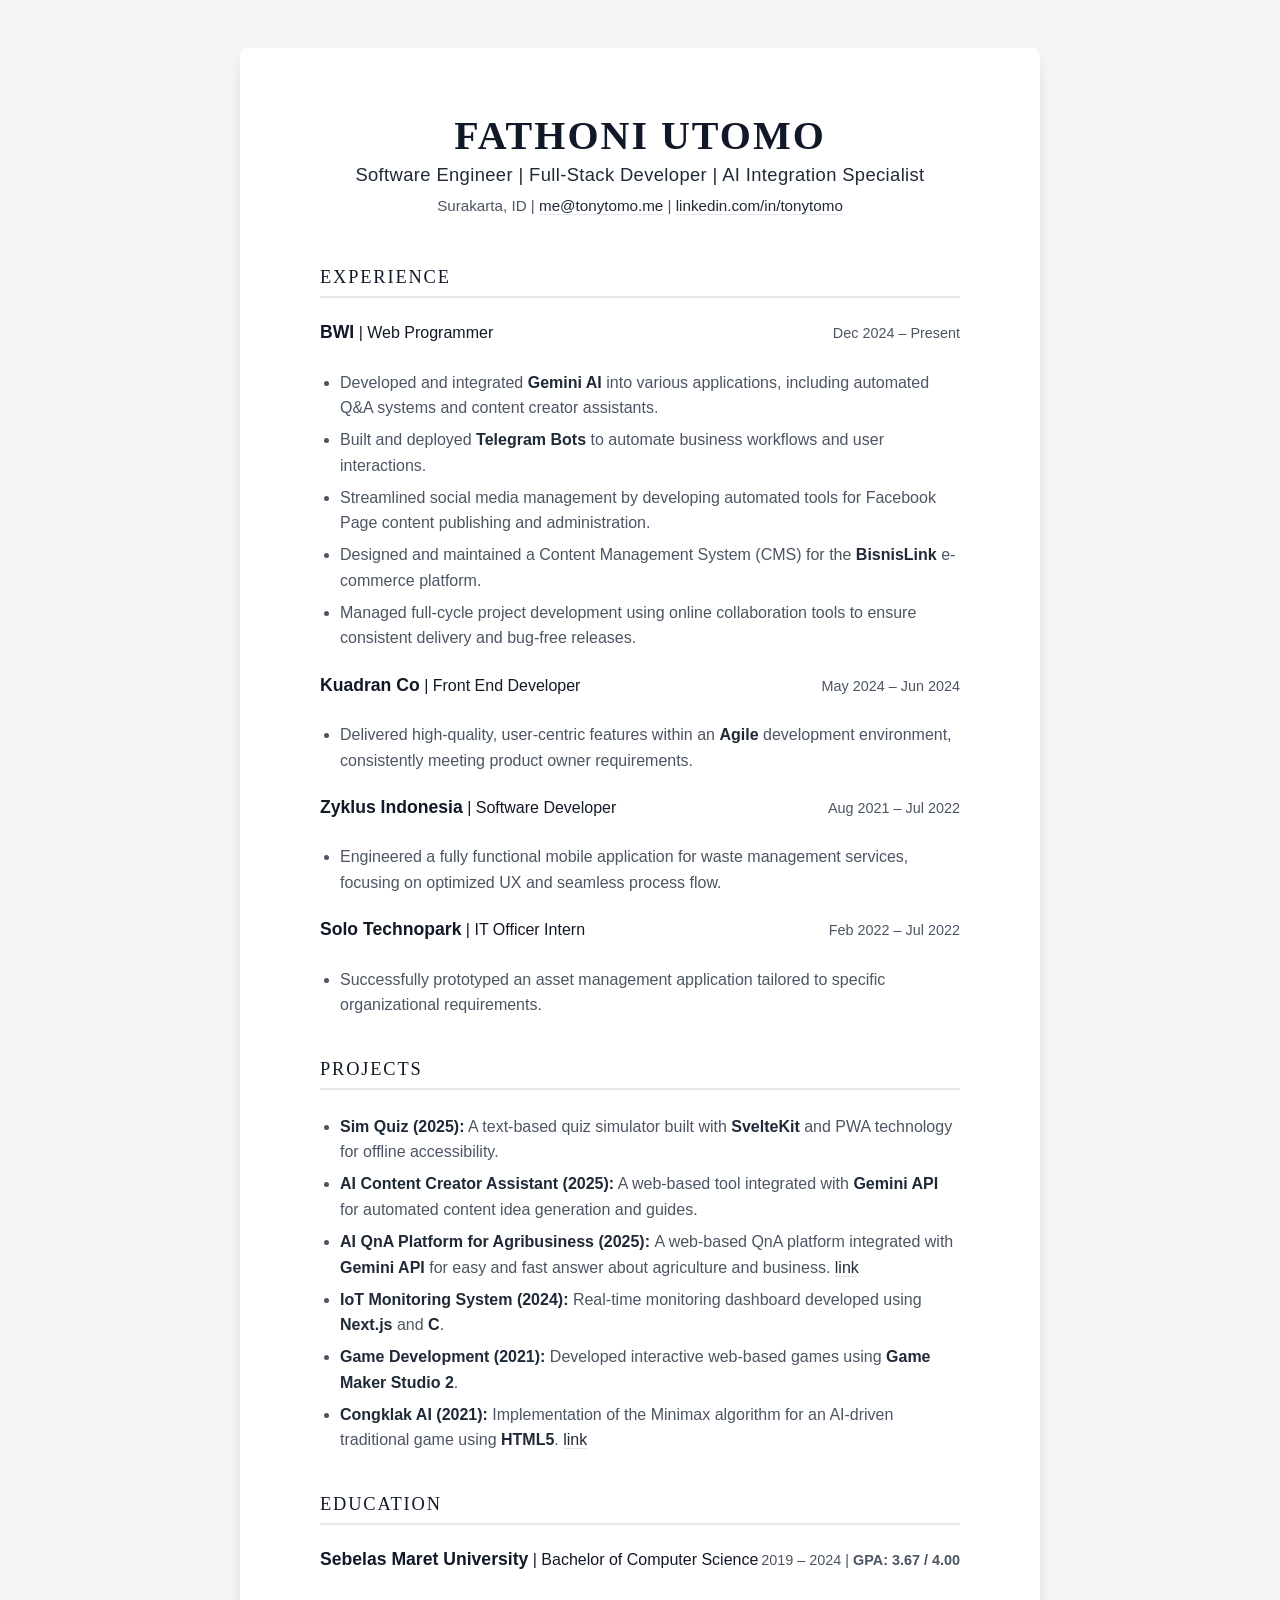
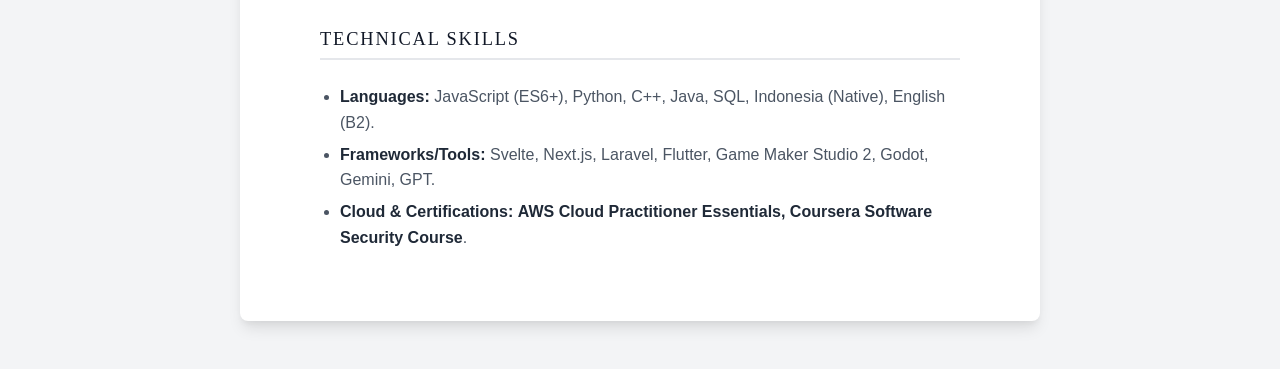
==== index.html @ fc9252cf "feat: create personal resume page with responsive layout and print support" ====
<!doctype html>
<html lang="en">
  <head>
    <meta charset="UTF-8" />
    <meta name="viewport" content="width=device-width, initial-scale=1.0" />
    <title>Tony Tomo</title>

    <link
      href="https://api.fontshare.com/v2/css?f[]=satoshi@400&f[]=bevellier@500&display=swap"
      rel="stylesheet"
    />
    <link rel="stylesheet" href="style.css" />
  </head>
  <body>
    <main>
      <header>
        <h1>FATHONI UTOMO</h1>
        <h2>Software Engineer | Full-Stack Developer | AI Integration Specialist</h2>
        <p>
          Surakarta, ID | <a href="mailto:me@tonytomo.me">me@tonytomo.me</a> |
          <a href="https://linkedin.com/in/tonytomo"
            >linkedin.com/in/tonytomo</a
          >
        </p>
      </header>

      <section>
        <h2>EXPERIENCE</h2>

        <article>
          <header>
            <h3><strong>BWI</strong> | Web Programmer</h3>
            <p><em>Dec 2024 – Present</em></p>
          </header>
          <ul>
            <li>
              Developed and integrated <strong>Gemini AI</strong> into various
              applications, including automated Q&amp;A systems and content
              creator assistants.
            </li>
            <li>
              Built and deployed <strong>Telegram Bots</strong> to automate
              business workflows and user interactions.
            </li>
            <li>
              Streamlined social media management by developing automated tools
              for Facebook Page content publishing and administration.
            </li>
            <li>
              Designed and maintained a Content Management System (CMS) for the
              <strong>BisnisLink</strong> e-commerce platform.
            </li>
            <li>
              Managed full-cycle project development using online collaboration
              tools to ensure consistent delivery and bug-free releases.
            </li>
          </ul>
        </article>

        <article>
          <header>
            <h3><strong>Kuadran Co</strong> | Front End Developer</h3>
            <p><em>May 2024 – Jun 2024</em></p>
          </header>
          <ul>
            <li>
              Delivered high-quality, user-centric features within an
              <strong>Agile</strong> development environment, consistently
              meeting product owner requirements.
            </li>
          </ul>
        </article>

        <article>
          <header>
            <h3><strong>Zyklus Indonesia</strong> | Software Developer</h3>
            <p><em>Aug 2021 – Jul 2022</em></p>
          </header>
          <ul>
            <li>
              Engineered a fully functional mobile application for waste
              management services, focusing on optimized UX and seamless process
              flow.
            </li>
          </ul>
        </article>

        <article>
          <header>
            <h3><strong>Solo Technopark</strong> | IT Officer Intern</h3>
            <p><em>Feb 2022 – Jul 2022</em></p>
          </header>
          <ul>
            <li>
              Successfully prototyped an asset management application tailored
              to specific organizational requirements.
            </li>
          </ul>
        </article>
      </section>

      <section>
        <h2>PROJECTS</h2>
        <ul>
          <li>
            <strong>Sim Quiz (2025):</strong> A text-based quiz simulator built
            with <strong>SvelteKit</strong> and PWA technology for offline
            accessibility.
          </li>
          <li>
            <strong>AI Content Creator Assistant (2025):</strong> A web-based
            tool integrated with <strong>Gemini API</strong> for automated
            content idea generation and guides.
          </li>
          <li>
            <strong>AI QnA Platform for Agribusiness (2025): </strong>A
            web-based QnA platform integrated with
            <strong>Gemini API</strong> for easy and fast answer about
            agriculture and business.
            <a href="https://tanya.tanilink.com">link</a>
          </li>
          <li>
            <strong>IoT Monitoring System (2024):</strong> Real-time monitoring
            dashboard developed using <strong>Next.js</strong> and
            <strong>C</strong>.
          </li>
          <li>
            <strong>Game Development (2021):</strong> Developed interactive
            web-based games using <strong>Game Maker Studio 2</strong>.
          </li>
          <li>
            <strong>Congklak AI (2021):</strong> Implementation of the Minimax
            algorithm for an AI-driven traditional game using
            <strong>HTML5</strong>.
            <a href="https://github.tonytomo.me/mancala/">link</a>
          </li>
        </ul>
      </section>

      <section>
        <h2>EDUCATION</h2>
        <article>
          <header>
            <h3>
              <strong>Sebelas Maret University</strong> | Bachelor of Computer
              Science
            </h3>
            <p><em>2019 – 2024</em> | <strong>GPA: 3.67 / 4.00</strong></p>
          </header>
        </article>
      </section>

      <section>
        <h2>TECHNICAL SKILLS</h2>
        <ul>
          <li>
            <strong>Languages:</strong> JavaScript (ES6+), Python, C++, Java,
            SQL, Indonesia (Native), English (B2).
          </li>
          <li>
            <strong>Frameworks/Tools:</strong> Svelte, Next.js, Laravel,
            Flutter, Game Maker Studio 2, Godot, Gemini, GPT.
          </li>
          <li>
            <strong>Cloud &amp; Certifications:</strong>
            <strong
              >AWS Cloud Practitioner Essentials, Coursera Software Security
              Course</strong
            >.
          </li>
        </ul>
      </section>
    </main>
  </body>
</html>
---- style.css ----
* {
  margin: 0;
  padding: 0;
  box-sizing: border-box;
}

:root {
  --text-primary: #1f2937;
  --text-secondary: #4b5563;
  --bg-color: #f3f4f6;
  --white: #ffffff;
  --accent: #111827;
  --border-color: #e5e7eb;
}

@media (prefers-color-scheme: dark) {
  :root {
    --text-primary: #f3f4f6;
    --text-secondary: #9ca3af;
    --bg-color: #111827;
    --white: #1f2937;
    --accent: #f9fafb;
    --border-color: #374151;
  }
}

body {
  background-color: var(--bg-color);
  color: var(--text-primary);
  font-family: "Satoshi", sans-serif;
  line-height: 1.6;
  -webkit-font-smoothing: antialiased;
  transition: background-color 0.3s ease, color 0.3s ease;
}

main {
  background-color: var(--white);
  max-width: 50rem;
  margin: 3rem auto;
  padding: 4rem 5rem;
  box-shadow: 0 10px 15px -3px rgba(0, 0, 0, 0.1), 0 4px 6px -2px rgba(0, 0, 0, 0.05);
  border-radius: 8px;
  transition: background-color 0.3s ease, box-shadow 0.3s ease;
}

@media (max-width: 768px) {
  main {
    margin: 0;
    padding: 2rem 1.5rem;
    border-radius: 0;
    box-shadow: none;
  }
}

h1, h2, h3, h4, h5, h6 {
  font-family: "Bevellier", serif;
  font-weight: 500;
  line-height: 1.2;
  color: var(--accent);
}

main > header {
  text-align: center;
  margin-bottom: 3rem;
}

main > header h1 {
  font-size: 2.5rem;
  letter-spacing: 0.05em;
  margin-bottom: 0.25rem;
  font-weight: 700;
}

main > header h2 {
  font-family: "Satoshi", sans-serif;
  font-size: 1.15rem;
  font-weight: 500;
  color: var(--text-primary);
  margin-bottom: 0.5rem;
  letter-spacing: 0.02em;
}

main > header p {
  color: var(--text-secondary);
  font-size: 0.95rem;
}

a {
  color: var(--text-primary);
  text-decoration: none;
  border-bottom: 1px solid var(--border-color);
  transition: border-color 0.2s ease;
}

a:hover {
  border-bottom: 1px solid var(--text-primary);
}

section {
  margin-bottom: 2.5rem;
}

section:last-child {
  margin-bottom: 0;
}

section h2 {
  font-size: 1.15rem;
  text-transform: uppercase;
  letter-spacing: 0.1em;
  margin-bottom: 1.5rem;
  padding-bottom: 0.5rem;
  border-bottom: 2px solid var(--border-color);
  color: var(--accent);
}

article {
  margin-bottom: 1.5rem;
}

article:last-child {
  margin-bottom: 0;
}

article header {
  display: flex;
  justify-content: space-between;
  align-items: baseline;
  margin-bottom: 0.5rem;
  flex-wrap: wrap;
  row-gap: 0.25rem;
}

article h3 {
  font-family: "Satoshi", sans-serif;
  font-size: 1rem;
  font-weight: 400;
}

article h3 strong {
  font-weight: 700;
  font-size: 1.1rem;
  color: var(--accent);
}

article header p {
  color: var(--text-secondary);
  font-size: 0.9rem;
}

article header p em {
  font-style: normal;
}

ul {
  padding-left: 1.25rem;
  color: var(--text-secondary);
}

ul li {
  margin-bottom: 0.4rem;
}

ul li strong {
  color: var(--text-primary);
  font-weight: 600;
}

p {
  margin-bottom: 1rem;
}

/* Print Styles - For "Save as PDF" */
@media print {
  :root {
    --text-primary: #000000;
    --text-secondary: #333333;
    --bg-color: #ffffff;
    --white: #ffffff;
    --accent: #000000;
    --border-color: #cccccc;
  }

  body {
    background-color: var(--white);
    font-size: 9.5pt;
    line-height: 1.35;
  }
  
  main {
    margin: 0;
    padding: 0;
    box-shadow: none;
    max-width: 100%;
  }

  main > header {
    margin-bottom: 1rem;
  }

  main > header h1 {
    font-size: 1.8rem;
    margin-bottom: 0;
  }

  main > header h2 {
    font-size: 1.05rem;
    margin-bottom: 0.15rem;
  }

  section {
    margin-bottom: 0.75rem;
  }

  section h2 {
    font-size: 1rem;
    margin-bottom: 0.4rem;
    padding-bottom: 0.1rem;
    border-bottom-width: 1px;
  }

  article {
    page-break-inside: avoid;
    break-inside: avoid;
    margin-bottom: 0.5rem;
  }

  article header {
    margin-bottom: 0.15rem;
  }

  article h3 {
    font-size: 0.95pt; /* Wait, using pt here is confusing if it was rem outside */
    /* Let's keep it to rem matching body font size */
  }

  article h3 {
    font-size: 1rem;
  }

  article h3 strong {
    font-size: 1.05rem;
  }

  article header p {
    font-size: 0.85rem;
  }

  ul {
    padding-left: 1.25rem;
  }

  ul li {
    margin-bottom: 0.15rem;
  }

  p {
    margin-bottom: 0.2rem;
  }

  a {
    border-bottom: none;
    text-decoration: none;
    color: var(--text-primary);
  }

  section ul li a {
    display: none;
  }
}
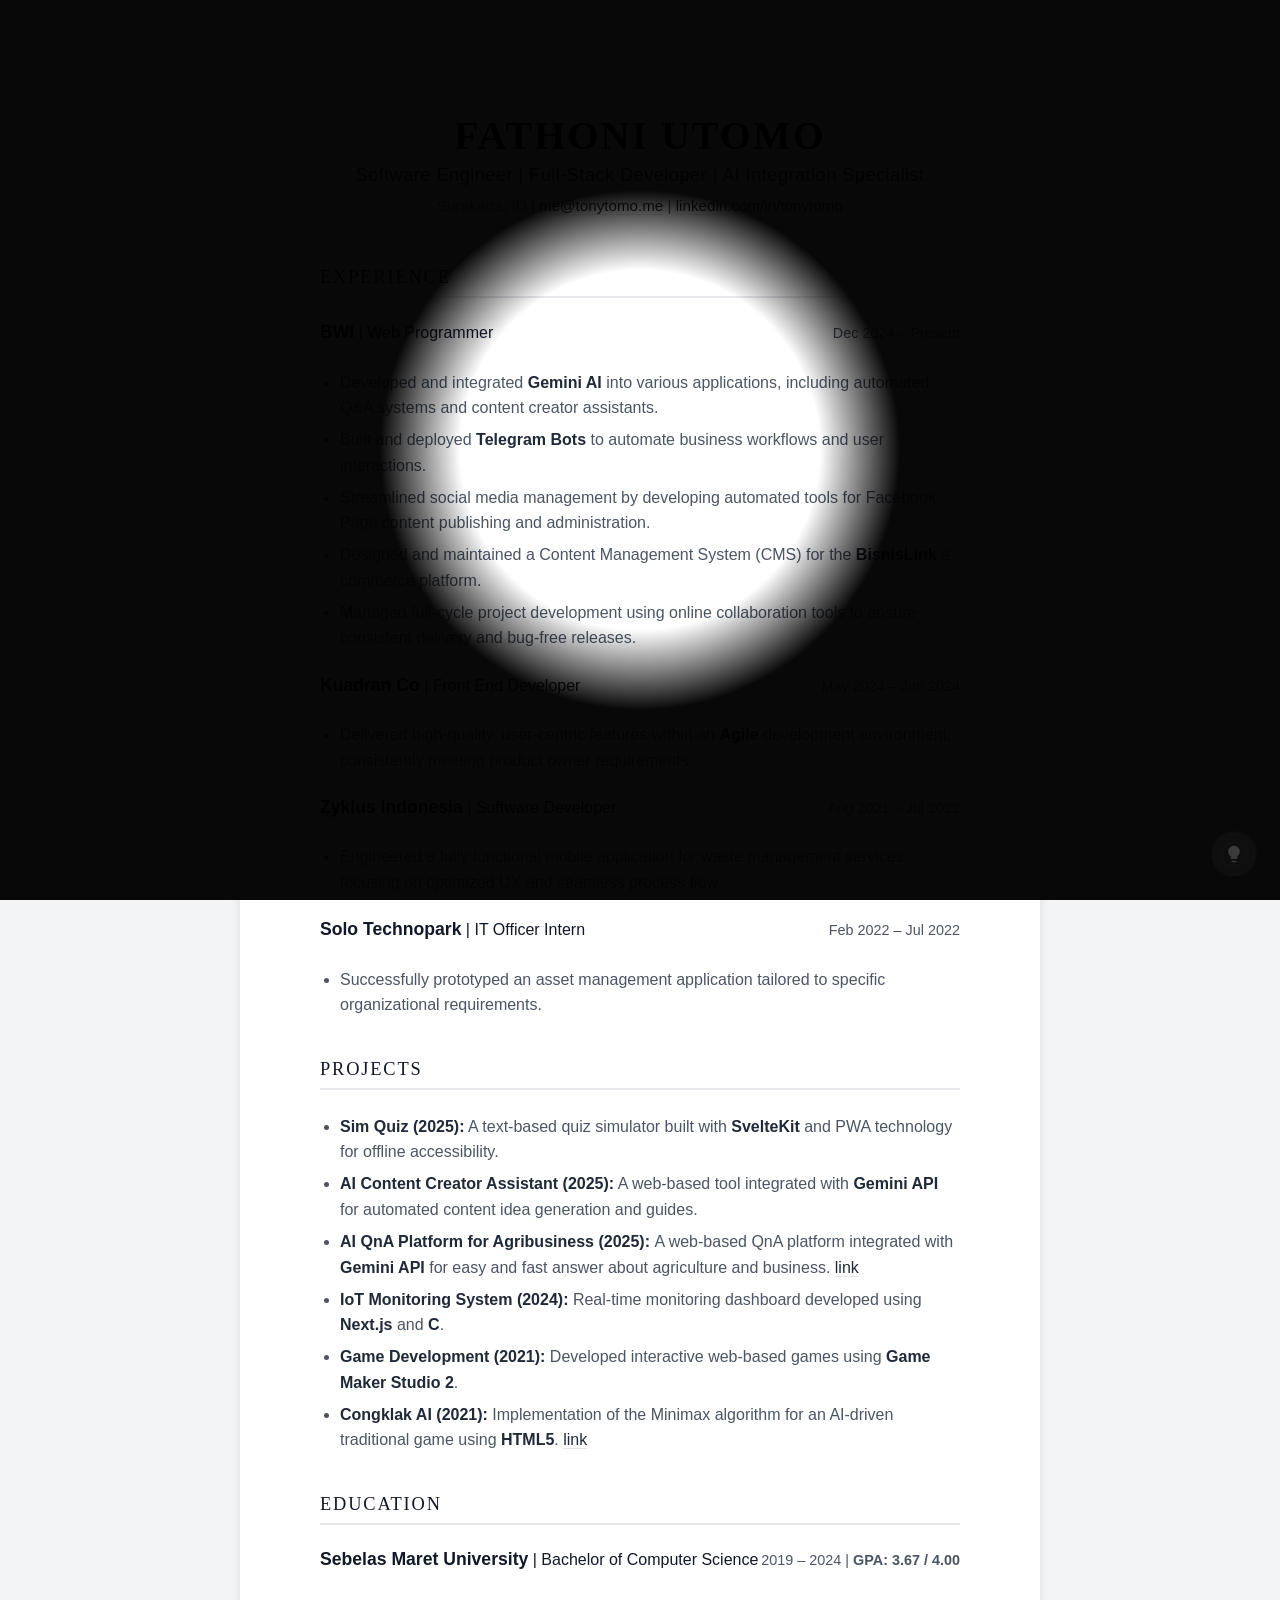
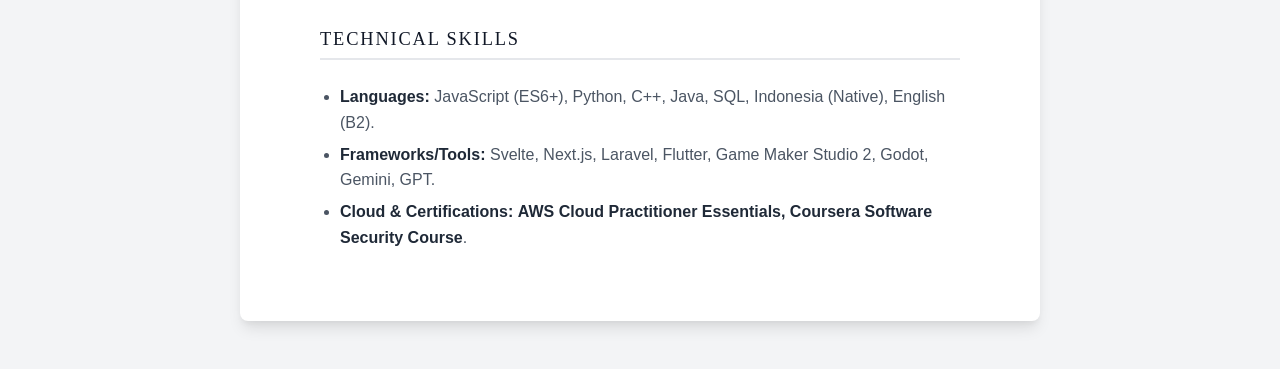
==== commit d6e56471: "feat: add interactive flashlight overlay with toggle control and mouse tracking" ====
--- a/index.html
+++ b/index.html
@@ -171,5 +171,26 @@
         </ul>
       </section>
     </main>
+
+    <!-- Flashlight Overlay -->
+    <div id="flashlight-overlay"></div>
+
+    <!-- Hint Text (fades away after a few seconds) -->
+    <div id="flashlight-hint">Move your mouse to explore</div>
+
+    <!-- Light Switch Toggle -->
+    <button
+      id="light-switch"
+      type="button"
+      aria-label="Toggle lights"
+      aria-pressed="false"
+      title="Turn on lights"
+    >
+      <svg xmlns="http://www.w3.org/2000/svg" viewBox="0 0 24 24">
+        <path d="M12 2C8.13 2 5 5.13 5 9c0 2.38 1.19 4.47 3 5.74V17c0 .55.45 1 1 1h6c.55 0 1-.45 1-1v-2.26c1.81-1.27 3-3.36 3-5.74 0-3.87-3.13-7-7-7zM9 21c0 .55.45 1 1 1h4c.55 0 1-.45 1-1v-1H9v1z"/>
+      </svg>
+    </button>
+
+    <script src="script.js"></script>
   </body>
 </html>
--- a/style.css
+++ b/style.css
@@ -30,7 +30,9 @@
   font-family: "Satoshi", sans-serif;
   line-height: 1.6;
   -webkit-font-smoothing: antialiased;
-  transition: background-color 0.3s ease, color 0.3s ease;
+  transition:
+    background-color 0.3s ease,
+    color 0.3s ease;
 }
 
 main {
@@ -38,9 +40,13 @@
   max-width: 50rem;
   margin: 3rem auto;
   padding: 4rem 5rem;
-  box-shadow: 0 10px 15px -3px rgba(0, 0, 0, 0.1), 0 4px 6px -2px rgba(0, 0, 0, 0.05);
+  box-shadow:
+    0 10px 15px -3px rgba(0, 0, 0, 0.1),
+    0 4px 6px -2px rgba(0, 0, 0, 0.05);
   border-radius: 8px;
-  transition: background-color 0.3s ease, box-shadow 0.3s ease;
+  transition:
+    background-color 0.3s ease,
+    box-shadow 0.3s ease;
 }
 
 @media (max-width: 768px) {
@@ -52,7 +58,12 @@
   }
 }
 
-h1, h2, h3, h4, h5, h6 {
+h1,
+h2,
+h3,
+h4,
+h5,
+h6 {
   font-family: "Bevellier", serif;
   font-weight: 500;
   line-height: 1.2;
@@ -170,8 +181,120 @@
   margin-bottom: 1rem;
 }
 
+/* ─── Flashlight Overlay ─── */
+#flashlight-overlay {
+  position: fixed;
+  inset: 0;
+  z-index: 9998;
+  pointer-events: none;
+  background: radial-gradient(
+    circle at var(--mx) var(--my),
+    transparent var(--fr, 180px),
+    rgba(0, 0, 0, 0.97) var(--ff, 260px)
+  );
+  transition: opacity 0.6s cubic-bezier(0.4, 0, 0.2, 1);
+  will-change: background;
+}
+
+#flashlight-overlay.lights-on {
+  opacity: 0;
+  transition: opacity 0.8s cubic-bezier(0.4, 0, 0.2, 1);
+}
+
+/* ─── Light Switch Button ─── */
+#light-switch {
+  position: fixed;
+  bottom: 1.5rem;
+  right: 1.5rem;
+  z-index: 9999;
+  width: 44px;
+  height: 44px;
+  border: none;
+  border-radius: 50%;
+  background: rgba(255, 255, 255, 0.08);
+  backdrop-filter: blur(8px);
+  -webkit-backdrop-filter: blur(8px);
+  color: #888;
+  font-size: 1.3rem;
+  cursor: pointer;
+  display: flex;
+  align-items: center;
+  justify-content: center;
+  transition: all 0.35s ease;
+  opacity: 0.4;
+  box-shadow: 0 0 0 1px rgba(255, 255, 255, 0.06);
+}
+
+#light-switch:hover {
+  opacity: 1;
+  background: rgba(255, 255, 255, 0.14);
+  transform: scale(1.1);
+  box-shadow:
+    0 0 20px rgba(255, 215, 0, 0.15),
+    0 0 0 1px rgba(255, 255, 255, 0.1);
+}
+
+#light-switch.active {
+  opacity: 0.7;
+  background: rgba(255, 215, 0, 0.12);
+  color: #ffd700;
+  box-shadow:
+    0 0 16px rgba(255, 215, 0, 0.2),
+    0 0 0 1px rgba(255, 215, 0, 0.15);
+}
+
+#light-switch.active:hover {
+  opacity: 1;
+}
+
+/* SVG icon inside the button */
+#light-switch svg {
+  width: 20px;
+  height: 20px;
+  fill: currentColor;
+  transition: fill 0.3s ease;
+}
+
+/* ─── Hint Text ─── */
+#flashlight-hint {
+  position: fixed;
+  bottom: 10%;
+  left: 50%;
+  transform: translate(-50%, 50%);
+  z-index: 9999;
+  color: rgba(255, 255, 255, 0.35);
+  font-family: "Satoshi", sans-serif;
+  font-size: 0.85rem;
+  letter-spacing: 0.15em;
+  text-transform: uppercase;
+  pointer-events: none;
+  animation: hintFade 4s ease-out forwards;
+}
+
+@keyframes hintFade {
+  0% {
+    opacity: 0;
+  }
+  15% {
+    opacity: 1;
+  }
+  70% {
+    opacity: 1;
+  }
+  100% {
+    opacity: 0;
+    display: none;
+  }
+}
+
 /* Print Styles - For "Save as PDF" */
 @media print {
+  #flashlight-overlay,
+  #light-switch,
+  #flashlight-hint {
+    display: none !important;
+  }
+
   :root {
     --text-primary: #000000;
     --text-secondary: #333333;
@@ -186,7 +309,7 @@
     font-size: 9.5pt;
     line-height: 1.35;
   }
-  
+
   main {
     margin: 0;
     padding: 0;
@@ -268,4 +391,3 @@
     display: none;
   }
 }
-
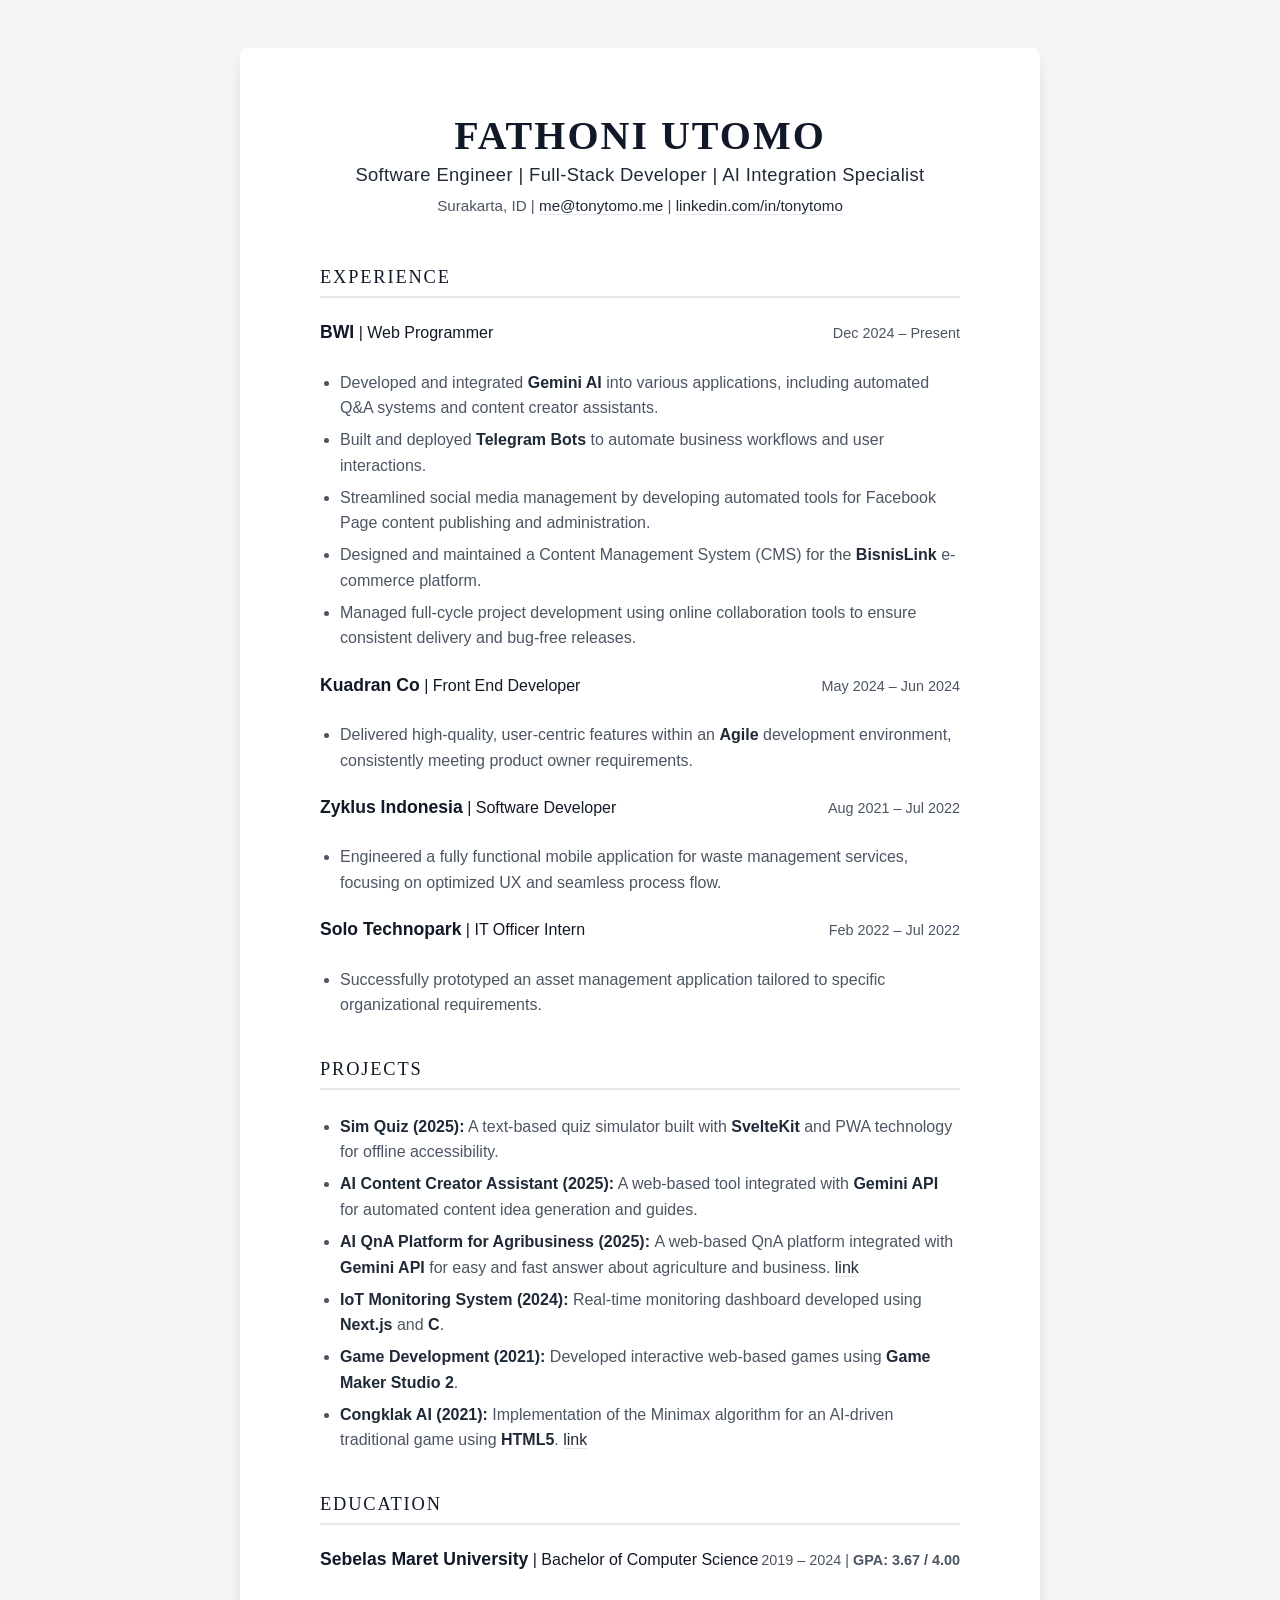
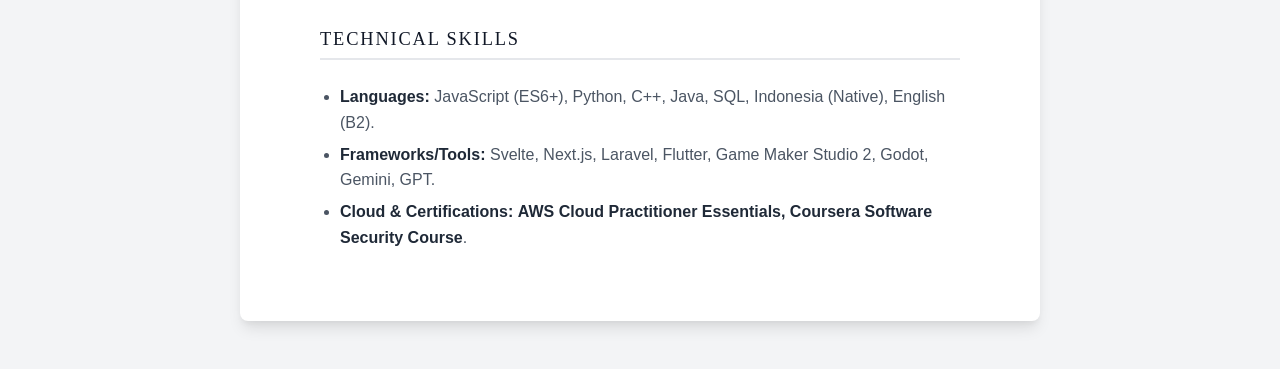
==== commit ad30a560: "Revert "feat: add interactive flashlight overlay with toggle control and mouse tracking" This revert" ====
--- a/index.html
+++ b/index.html
@@ -171,26 +171,5 @@
         </ul>
       </section>
     </main>
-
-    <!-- Flashlight Overlay -->
-    <div id="flashlight-overlay"></div>
-
-    <!-- Hint Text (fades away after a few seconds) -->
-    <div id="flashlight-hint">Move your mouse to explore</div>
-
-    <!-- Light Switch Toggle -->
-    <button
-      id="light-switch"
-      type="button"
-      aria-label="Toggle lights"
-      aria-pressed="false"
-      title="Turn on lights"
-    >
-      <svg xmlns="http://www.w3.org/2000/svg" viewBox="0 0 24 24">
-        <path d="M12 2C8.13 2 5 5.13 5 9c0 2.38 1.19 4.47 3 5.74V17c0 .55.45 1 1 1h6c.55 0 1-.45 1-1v-2.26c1.81-1.27 3-3.36 3-5.74 0-3.87-3.13-7-7-7zM9 21c0 .55.45 1 1 1h4c.55 0 1-.45 1-1v-1H9v1z"/>
-      </svg>
-    </button>
-
-    <script src="script.js"></script>
   </body>
 </html>
--- a/style.css
+++ b/style.css
@@ -30,9 +30,7 @@
   font-family: "Satoshi", sans-serif;
   line-height: 1.6;
   -webkit-font-smoothing: antialiased;
-  transition:
-    background-color 0.3s ease,
-    color 0.3s ease;
+  transition: background-color 0.3s ease, color 0.3s ease;
 }
 
 main {
@@ -40,13 +38,9 @@
   max-width: 50rem;
   margin: 3rem auto;
   padding: 4rem 5rem;
-  box-shadow:
-    0 10px 15px -3px rgba(0, 0, 0, 0.1),
-    0 4px 6px -2px rgba(0, 0, 0, 0.05);
+  box-shadow: 0 10px 15px -3px rgba(0, 0, 0, 0.1), 0 4px 6px -2px rgba(0, 0, 0, 0.05);
   border-radius: 8px;
-  transition:
-    background-color 0.3s ease,
-    box-shadow 0.3s ease;
+  transition: background-color 0.3s ease, box-shadow 0.3s ease;
 }
 
 @media (max-width: 768px) {
@@ -58,12 +52,7 @@
   }
 }
 
-h1,
-h2,
-h3,
-h4,
-h5,
-h6 {
+h1, h2, h3, h4, h5, h6 {
   font-family: "Bevellier", serif;
   font-weight: 500;
   line-height: 1.2;
@@ -181,120 +170,8 @@
   margin-bottom: 1rem;
 }
 
-/* ─── Flashlight Overlay ─── */
-#flashlight-overlay {
-  position: fixed;
-  inset: 0;
-  z-index: 9998;
-  pointer-events: none;
-  background: radial-gradient(
-    circle at var(--mx) var(--my),
-    transparent var(--fr, 180px),
-    rgba(0, 0, 0, 0.97) var(--ff, 260px)
-  );
-  transition: opacity 0.6s cubic-bezier(0.4, 0, 0.2, 1);
-  will-change: background;
-}
-
-#flashlight-overlay.lights-on {
-  opacity: 0;
-  transition: opacity 0.8s cubic-bezier(0.4, 0, 0.2, 1);
-}
-
-/* ─── Light Switch Button ─── */
-#light-switch {
-  position: fixed;
-  bottom: 1.5rem;
-  right: 1.5rem;
-  z-index: 9999;
-  width: 44px;
-  height: 44px;
-  border: none;
-  border-radius: 50%;
-  background: rgba(255, 255, 255, 0.08);
-  backdrop-filter: blur(8px);
-  -webkit-backdrop-filter: blur(8px);
-  color: #888;
-  font-size: 1.3rem;
-  cursor: pointer;
-  display: flex;
-  align-items: center;
-  justify-content: center;
-  transition: all 0.35s ease;
-  opacity: 0.4;
-  box-shadow: 0 0 0 1px rgba(255, 255, 255, 0.06);
-}
-
-#light-switch:hover {
-  opacity: 1;
-  background: rgba(255, 255, 255, 0.14);
-  transform: scale(1.1);
-  box-shadow:
-    0 0 20px rgba(255, 215, 0, 0.15),
-    0 0 0 1px rgba(255, 255, 255, 0.1);
-}
-
-#light-switch.active {
-  opacity: 0.7;
-  background: rgba(255, 215, 0, 0.12);
-  color: #ffd700;
-  box-shadow:
-    0 0 16px rgba(255, 215, 0, 0.2),
-    0 0 0 1px rgba(255, 215, 0, 0.15);
-}
-
-#light-switch.active:hover {
-  opacity: 1;
-}
-
-/* SVG icon inside the button */
-#light-switch svg {
-  width: 20px;
-  height: 20px;
-  fill: currentColor;
-  transition: fill 0.3s ease;
-}
-
-/* ─── Hint Text ─── */
-#flashlight-hint {
-  position: fixed;
-  bottom: 10%;
-  left: 50%;
-  transform: translate(-50%, 50%);
-  z-index: 9999;
-  color: rgba(255, 255, 255, 0.35);
-  font-family: "Satoshi", sans-serif;
-  font-size: 0.85rem;
-  letter-spacing: 0.15em;
-  text-transform: uppercase;
-  pointer-events: none;
-  animation: hintFade 4s ease-out forwards;
-}
-
-@keyframes hintFade {
-  0% {
-    opacity: 0;
-  }
-  15% {
-    opacity: 1;
-  }
-  70% {
-    opacity: 1;
-  }
-  100% {
-    opacity: 0;
-    display: none;
-  }
-}
-
 /* Print Styles - For "Save as PDF" */
 @media print {
-  #flashlight-overlay,
-  #light-switch,
-  #flashlight-hint {
-    display: none !important;
-  }
-
   :root {
     --text-primary: #000000;
     --text-secondary: #333333;
@@ -309,7 +186,7 @@
     font-size: 9.5pt;
     line-height: 1.35;
   }
-
+  
   main {
     margin: 0;
     padding: 0;
@@ -391,3 +268,4 @@
     display: none;
   }
 }
+
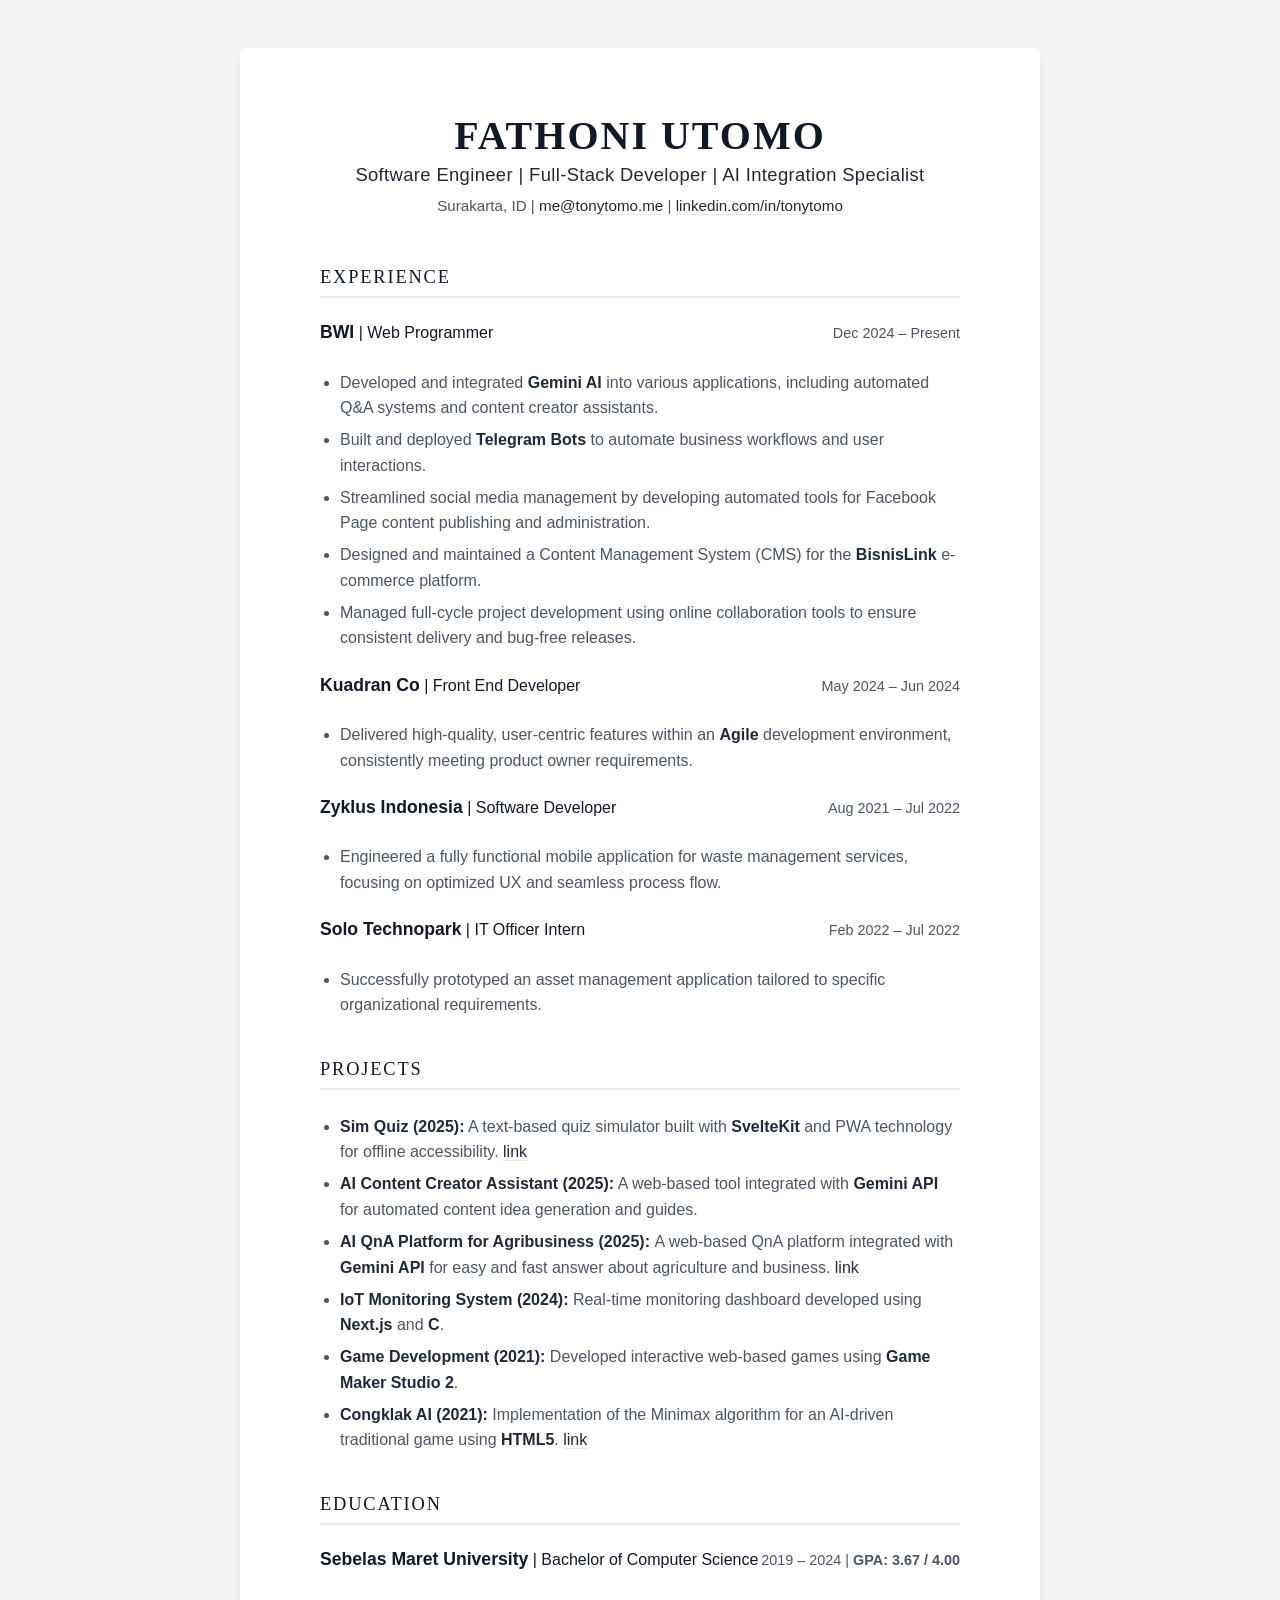
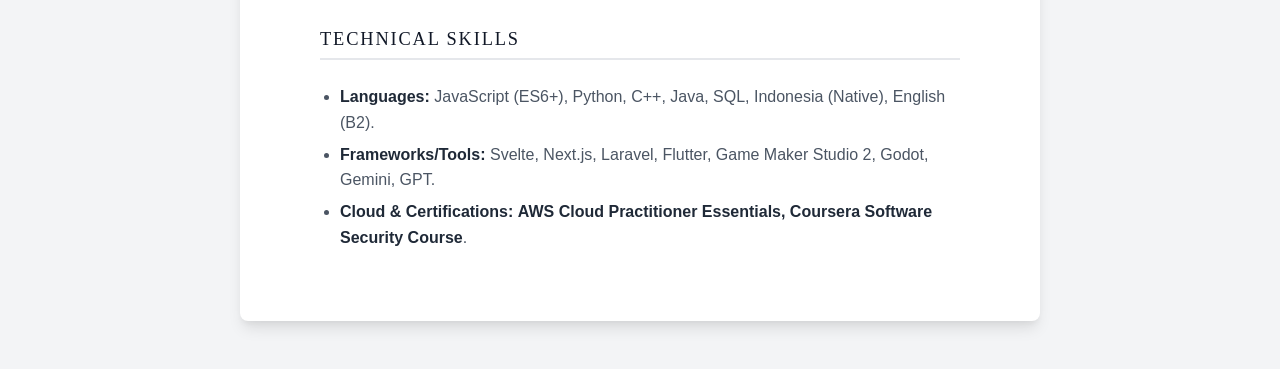
==== commit b8864c31: "style: reformat header layout and add link to Sim Quiz project description" ====
--- a/index.html
+++ b/index.html
@@ -15,12 +15,14 @@
     <main>
       <header>
         <h1>FATHONI UTOMO</h1>
-        <h2>Software Engineer | Full-Stack Developer | AI Integration Specialist</h2>
+        <h2>
+          Software Engineer | Full-Stack Developer | AI Integration Specialist
+        </h2>
         <p>
           Surakarta, ID | <a href="mailto:me@tonytomo.me">me@tonytomo.me</a> |
-          <a href="https://linkedin.com/in/tonytomo"
-            >linkedin.com/in/tonytomo</a
-          >
+          <a href="https://linkedin.com/in/tonytomo">
+            linkedin.com/in/tonytomo
+          </a>
         </p>
       </header>
 
@@ -106,6 +108,7 @@
             <strong>Sim Quiz (2025):</strong> A text-based quiz simulator built
             with <strong>SvelteKit</strong> and PWA technology for offline
             accessibility.
+            <a href="https://simquiz.tonytomo.me">link</a>
           </li>
           <li>
             <strong>AI Content Creator Assistant (2025):</strong> A web-based
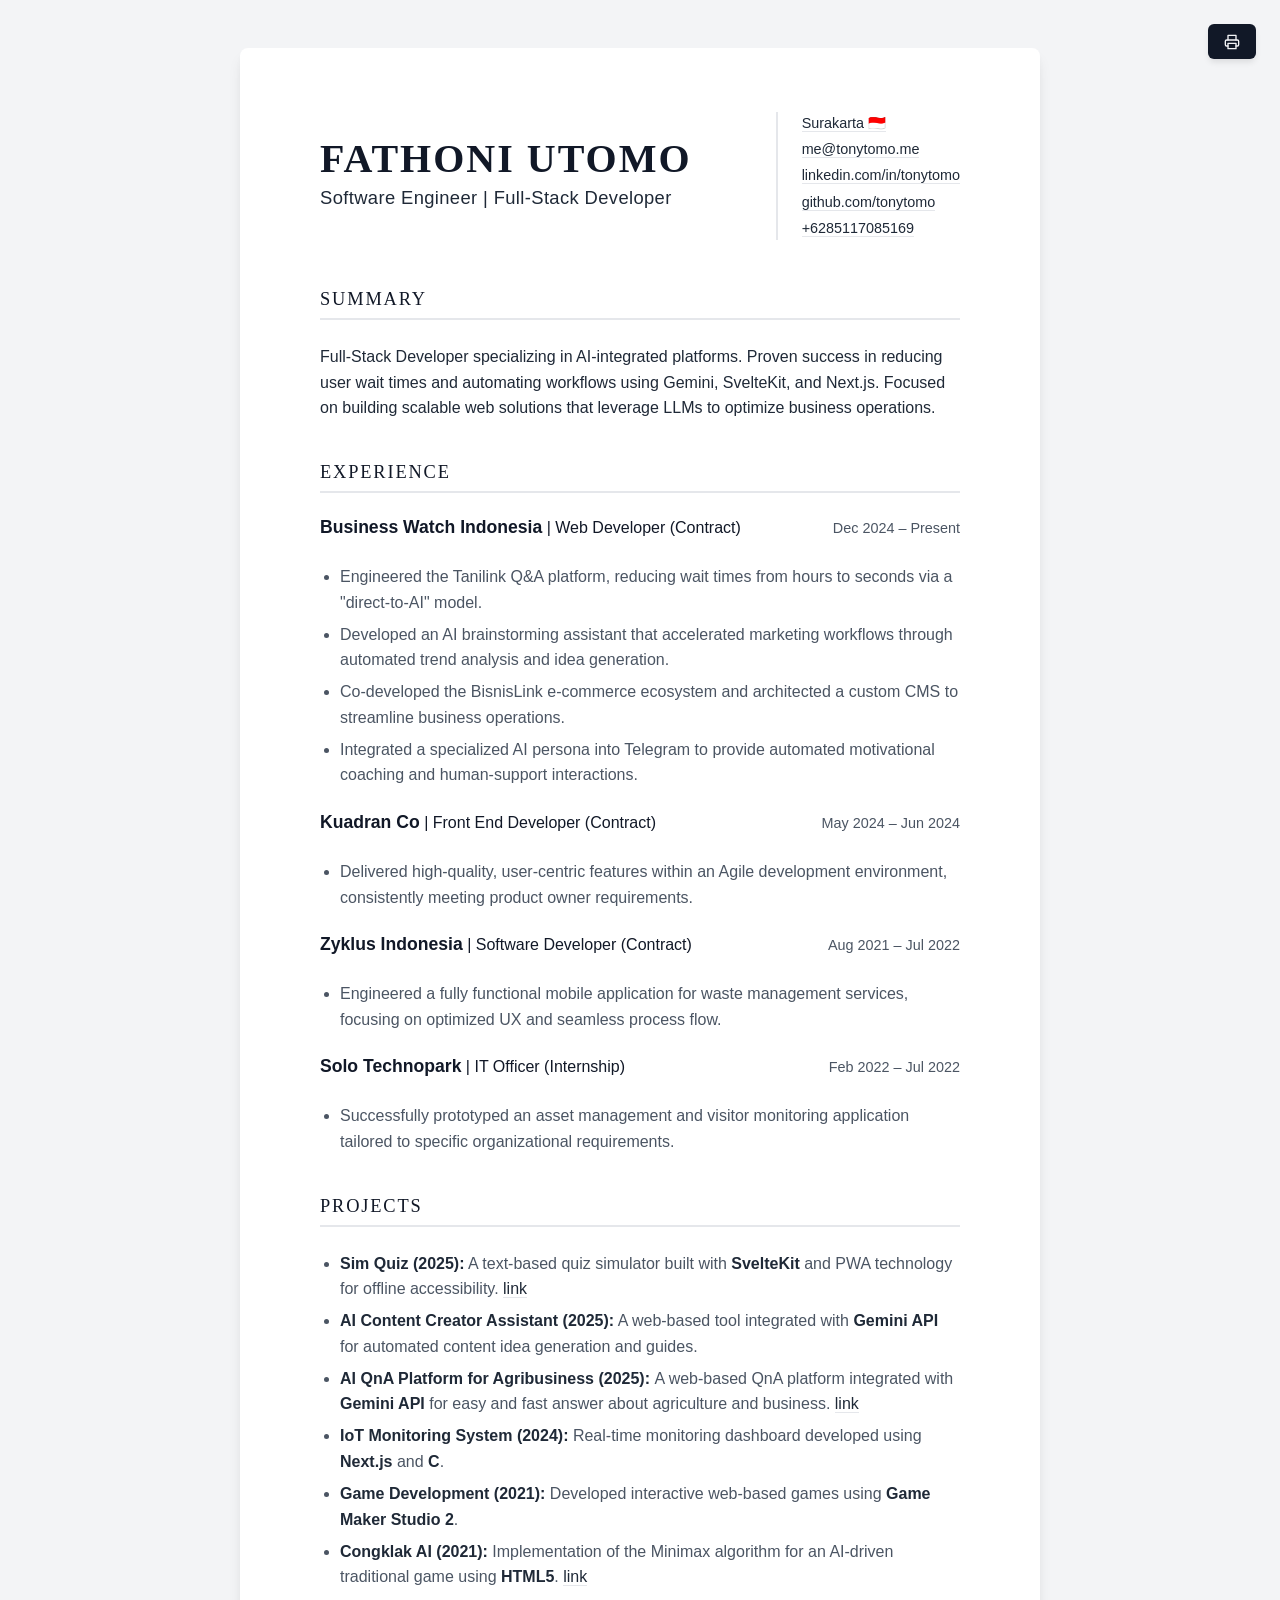
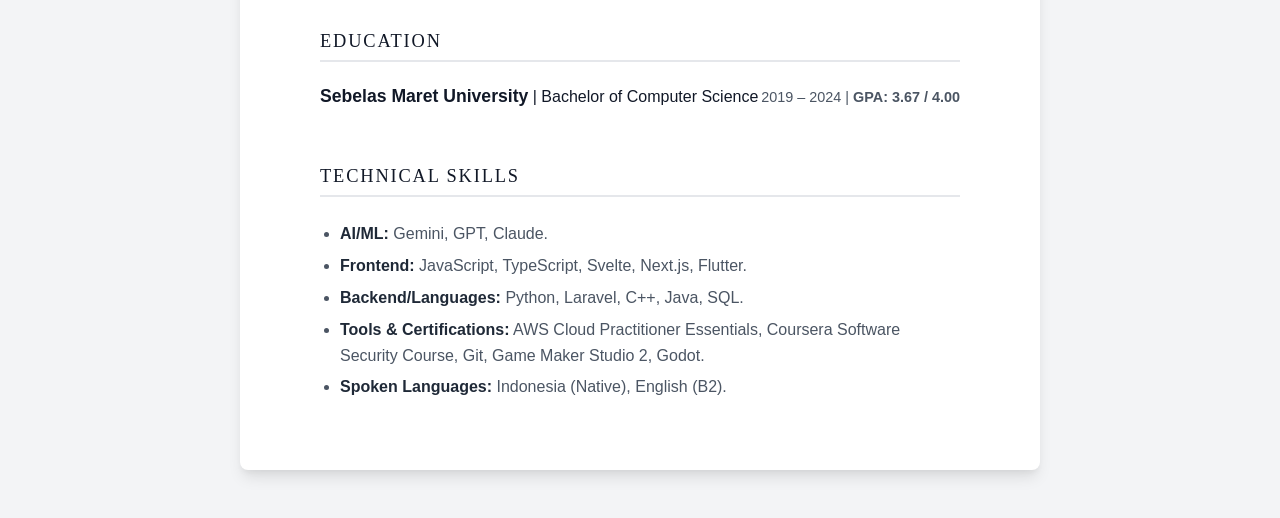
==== commit 50597601: "feat: redesign resume layout with contact details, summary, and print functionality" ====
--- a/index.html
+++ b/index.html
@@ -12,70 +12,114 @@
     <link rel="stylesheet" href="style.css" />
   </head>
   <body>
+    <button onclick="window.print()" class="print-btn" title="Print Resume">
+      <svg
+        xmlns="http://www.w3.org/2000/svg"
+        width="16"
+        height="16"
+        viewBox="0 0 24 24"
+        fill="none"
+        stroke="currentColor"
+        stroke-width="2"
+        stroke-linecap="round"
+        stroke-linejoin="round"
+      >
+        <polyline points="6 9 6 2 18 2 18 9"></polyline>
+        <path
+          d="M6 18H4a2 2 0 0 1-2-2v-5a2 2 0 0 1 2-2h16a2 2 0 0 1 2 2v5a2 2 0 0 1-2 2h-2"
+        ></path>
+        <rect x="6" y="14" width="12" height="8"></rect>
+      </svg>
+    </button>
     <main>
-      <header>
-        <h1>FATHONI UTOMO</h1>
-        <h2>
-          Software Engineer | Full-Stack Developer | AI Integration Specialist
-        </h2>
+      <header class="resume-header">
+        <div class="header-main">
+          <h1>FATHONI UTOMO</h1>
+          <h2>Software Engineer | Full-Stack Developer</h2>
+        </div>
+        <div class="header-contact">
+          <ul>
+            <li>
+              <a href="https://maps.app.goo.gl/GVcRNX3egRrokQGV7">
+                Surakarta 🇮🇩
+              </a>
+            </li>
+            <li><a href="mailto:me@tonytomo.me">me@tonytomo.me</a></li>
+            <li>
+              <a href="https://linkedin.com/in/tonytomo">
+                linkedin.com/in/tonytomo
+              </a>
+            </li>
+            <li>
+              <a href="https://github.com/tonytomo">github.com/tonytomo</a>
+            </li>
+            <li><a href="tel:+6285117085169">+6285117085169</a></li>
+          </ul>
+        </div>
+      </header>
+
+      <section>
+        <h2>SUMMARY</h2>
         <p>
-          Surakarta, ID | <a href="mailto:me@tonytomo.me">me@tonytomo.me</a> |
-          <a href="https://linkedin.com/in/tonytomo">
-            linkedin.com/in/tonytomo
-          </a>
+          Full-Stack Developer specializing in AI-integrated platforms. Proven
+          success in reducing user wait times and automating workflows using
+          Gemini, SvelteKit, and Next.js. Focused on building scalable web
+          solutions that leverage LLMs to optimize business operations.
         </p>
-      </header>
+      </section>
 
       <section>
         <h2>EXPERIENCE</h2>
 
         <article>
           <header>
-            <h3><strong>BWI</strong> | Web Programmer</h3>
+            <h3>
+              <strong>Business Watch Indonesia</strong> | Web Developer
+              (Contract)
+            </h3>
             <p><em>Dec 2024 – Present</em></p>
           </header>
           <ul>
             <li>
-              Developed and integrated <strong>Gemini AI</strong> into various
-              applications, including automated Q&amp;A systems and content
-              creator assistants.
-            </li>
-            <li>
-              Built and deployed <strong>Telegram Bots</strong> to automate
-              business workflows and user interactions.
-            </li>
-            <li>
-              Streamlined social media management by developing automated tools
-              for Facebook Page content publishing and administration.
-            </li>
-            <li>
-              Designed and maintained a Content Management System (CMS) for the
-              <strong>BisnisLink</strong> e-commerce platform.
-            </li>
-            <li>
-              Managed full-cycle project development using online collaboration
-              tools to ensure consistent delivery and bug-free releases.
-            </li>
-          </ul>
-        </article>
-
-        <article>
-          <header>
-            <h3><strong>Kuadran Co</strong> | Front End Developer</h3>
+              Engineered the Tanilink Q&amp;A platform, reducing wait times from
+              hours to seconds via a "direct-to-AI" model.
+            </li>
+            <li>
+              Developed an AI brainstorming assistant that accelerated marketing
+              workflows through automated trend analysis and idea generation.
+            </li>
+            <li>
+              Co-developed the BisnisLink e-commerce ecosystem and architected a
+              custom CMS to streamline business operations.
+            </li>
+            <li>
+              Integrated a specialized AI persona into Telegram to provide
+              automated motivational coaching and human-support interactions.
+            </li>
+          </ul>
+        </article>
+
+        <article>
+          <header>
+            <h3>
+              <strong>Kuadran Co</strong> | Front End Developer (Contract)
+            </h3>
             <p><em>May 2024 – Jun 2024</em></p>
           </header>
           <ul>
             <li>
-              Delivered high-quality, user-centric features within an
-              <strong>Agile</strong> development environment, consistently
-              meeting product owner requirements.
-            </li>
-          </ul>
-        </article>
-
-        <article>
-          <header>
-            <h3><strong>Zyklus Indonesia</strong> | Software Developer</h3>
+              Delivered high-quality, user-centric features within an Agile
+              development environment, consistently meeting product owner
+              requirements.
+            </li>
+          </ul>
+        </article>
+
+        <article>
+          <header>
+            <h3>
+              <strong>Zyklus Indonesia</strong> | Software Developer (Contract)
+            </h3>
             <p><em>Aug 2021 – Jul 2022</em></p>
           </header>
           <ul>
@@ -89,13 +133,13 @@
 
         <article>
           <header>
-            <h3><strong>Solo Technopark</strong> | IT Officer Intern</h3>
+            <h3><strong>Solo Technopark</strong> | IT Officer (Internship)</h3>
             <p><em>Feb 2022 – Jul 2022</em></p>
           </header>
           <ul>
             <li>
-              Successfully prototyped an asset management application tailored
-              to specific organizational requirements.
+              Successfully prototyped an asset management and visitor monitoring
+              application tailored to specific organizational requirements.
             </li>
           </ul>
         </article>
@@ -156,20 +200,21 @@
       <section>
         <h2>TECHNICAL SKILLS</h2>
         <ul>
-          <li>
-            <strong>Languages:</strong> JavaScript (ES6+), Python, C++, Java,
-            SQL, Indonesia (Native), English (B2).
-          </li>
-          <li>
-            <strong>Frameworks/Tools:</strong> Svelte, Next.js, Laravel,
-            Flutter, Game Maker Studio 2, Godot, Gemini, GPT.
-          </li>
-          <li>
-            <strong>Cloud &amp; Certifications:</strong>
-            <strong
-              >AWS Cloud Practitioner Essentials, Coursera Software Security
-              Course</strong
-            >.
+          <li><strong>AI/ML:</strong> Gemini, GPT, Claude.</li>
+          <li>
+            <strong>Frontend:</strong> JavaScript, TypeScript, Svelte, Next.js,
+            Flutter.
+          </li>
+          <li>
+            <strong>Backend/Languages:</strong> Python, Laravel, C++, Java, SQL.
+          </li>
+          <li>
+            <strong>Tools &amp; Certifications:</strong> AWS Cloud Practitioner
+            Essentials, Coursera Software Security Course, Git, Game Maker
+            Studio 2, Godot.
+          </li>
+          <li>
+            <strong>Spoken Languages:</strong> Indonesia (Native), English (B2).
           </li>
         </ul>
       </section>
--- a/style.css
+++ b/style.css
@@ -30,7 +30,9 @@
   font-family: "Satoshi", sans-serif;
   line-height: 1.6;
   -webkit-font-smoothing: antialiased;
-  transition: background-color 0.3s ease, color 0.3s ease;
+  transition:
+    background-color 0.3s ease,
+    color 0.3s ease;
 }
 
 main {
@@ -38,9 +40,13 @@
   max-width: 50rem;
   margin: 3rem auto;
   padding: 4rem 5rem;
-  box-shadow: 0 10px 15px -3px rgba(0, 0, 0, 0.1), 0 4px 6px -2px rgba(0, 0, 0, 0.05);
+  box-shadow:
+    0 10px 15px -3px rgba(0, 0, 0, 0.1),
+    0 4px 6px -2px rgba(0, 0, 0, 0.05);
   border-radius: 8px;
-  transition: background-color 0.3s ease, box-shadow 0.3s ease;
+  transition:
+    background-color 0.3s ease,
+    box-shadow 0.3s ease;
 }
 
 @media (max-width: 768px) {
@@ -52,7 +58,12 @@
   }
 }
 
-h1, h2, h3, h4, h5, h6 {
+h1,
+h2,
+h3,
+h4,
+h5,
+h6 {
   font-family: "Bevellier", serif;
   font-weight: 500;
   line-height: 1.2;
@@ -60,8 +71,15 @@
 }
 
 main > header {
-  text-align: center;
+  display: flex;
+  justify-content: space-between;
+  align-items: center;
   margin-bottom: 3rem;
+  text-align: left;
+}
+
+.header-main {
+  flex: 1;
 }
 
 main > header h1 {
@@ -80,9 +98,46 @@
   letter-spacing: 0.02em;
 }
 
-main > header p {
+.header-contact {
+  padding-left: 1.5rem;
+  border-left: 2px solid var(--border-color);
+  margin-left: 1.5rem;
+}
+
+.header-contact ul {
+  list-style: none;
+  padding-left: 0;
+  margin: 0;
+}
+
+.header-contact ul li {
+  margin-bottom: 0.2rem;
+  font-size: 0.9rem;
   color: var(--text-secondary);
-  font-size: 0.95rem;
+}
+
+.header-contact ul li:last-child {
+  margin-bottom: 0;
+}
+
+@media (max-width: 768px) {
+  main > header {
+    flex-direction: column;
+    text-align: center;
+  }
+  .header-contact {
+    margin-left: 0;
+    padding-left: 0;
+    border-left: none;
+    margin-top: 1rem;
+    padding-top: 1rem;
+    border-top: 2px solid var(--border-color);
+    width: 100%;
+  }
+  .header-contact ul li {
+    display: inline-block;
+    margin: 0 0.5rem;
+  }
 }
 
 a {
@@ -186,7 +241,7 @@
     font-size: 9.5pt;
     line-height: 1.35;
   }
-  
+
   main {
     margin: 0;
     padding: 0;
@@ -195,17 +250,45 @@
   }
 
   main > header {
+    display: flex;
+    flex-direction: row;
+    justify-content: space-between;
+    align-items: center;
     margin-bottom: 1rem;
+    text-align: left;
+  }
+
+  .header-contact {
+    margin-left: 1rem;
+    padding-left: 1rem;
+    margin-top: 0;
+    padding-top: 0;
+    border-top: none;
+    border-left: 1.5px solid var(--border-color);
+    width: auto;
+  }
+
+  .header-contact ul {
+    list-style: none;
+    margin: 0;
+    padding: 0;
+  }
+
+  .header-contact ul li {
+    display: block;
+    margin-bottom: 0.05rem;
+    font-size: 0.8rem;
+    line-height: 1.2;
   }
 
   main > header h1 {
-    font-size: 1.8rem;
+    font-size: 1.5rem;
     margin-bottom: 0;
   }
 
   main > header h2 {
-    font-size: 1.05rem;
-    margin-bottom: 0.15rem;
+    font-size: 0.9rem;
+    margin-bottom: 0.1rem;
   }
 
   section {
@@ -267,5 +350,34 @@
   section ul li a {
     display: none;
   }
-}
-
+
+  .print-btn {
+    display: none !important;
+  }
+}
+
+.print-btn {
+  position: fixed;
+  top: 1.5rem;
+  right: 1.5rem;
+  display: flex;
+  align-items: center;
+  gap: 0.5rem;
+  padding: 0.6rem 1rem;
+  background-color: var(--accent);
+  color: var(--bg-color);
+  border: none;
+  border-radius: 6px;
+  font-family: inherit;
+  font-size: 0.9rem;
+  font-weight: 500;
+  cursor: pointer;
+  box-shadow: 0 4px 6px -1px rgba(0, 0, 0, 0.1);
+  transition: transform 0.2s ease, box-shadow 0.2s ease;
+  z-index: 100;
+}
+
+.print-btn:hover {
+  transform: translateY(-2px);
+  box-shadow: 0 6px 8px -1px rgba(0, 0, 0, 0.15);
+}
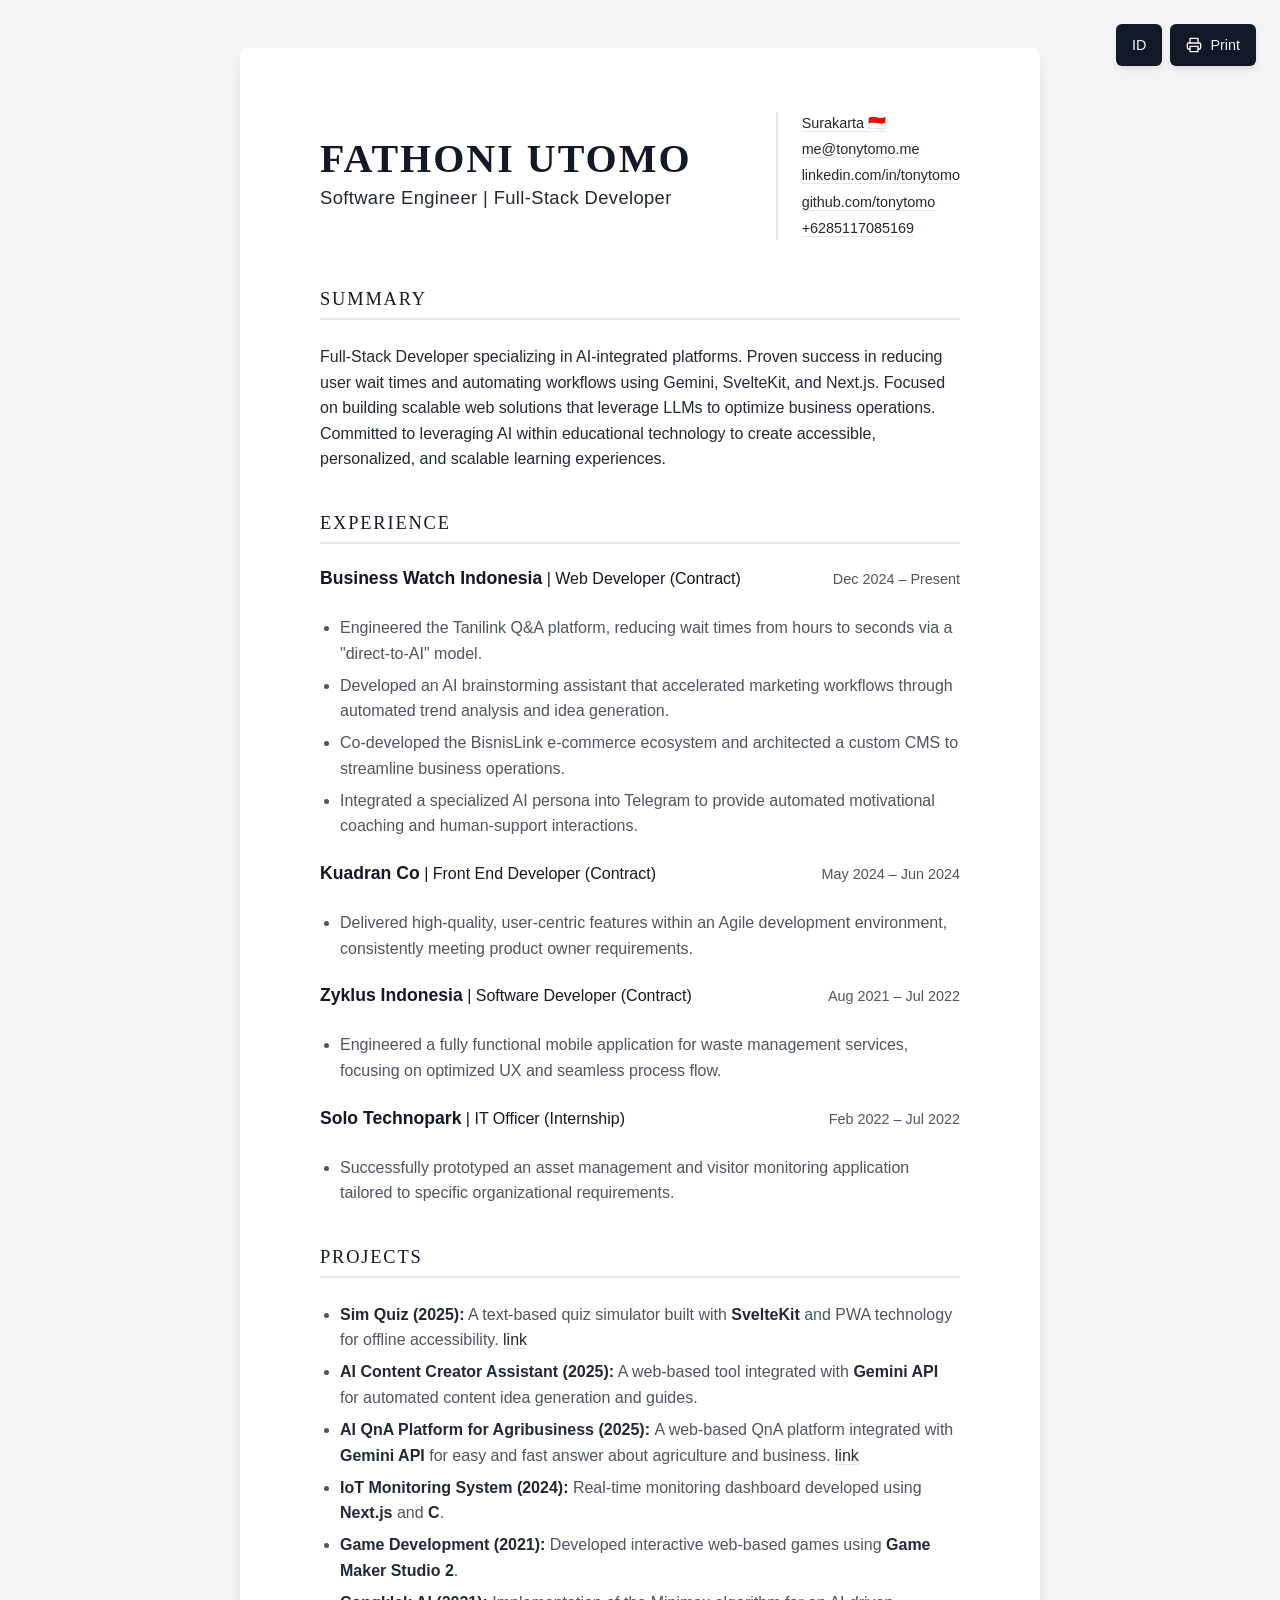
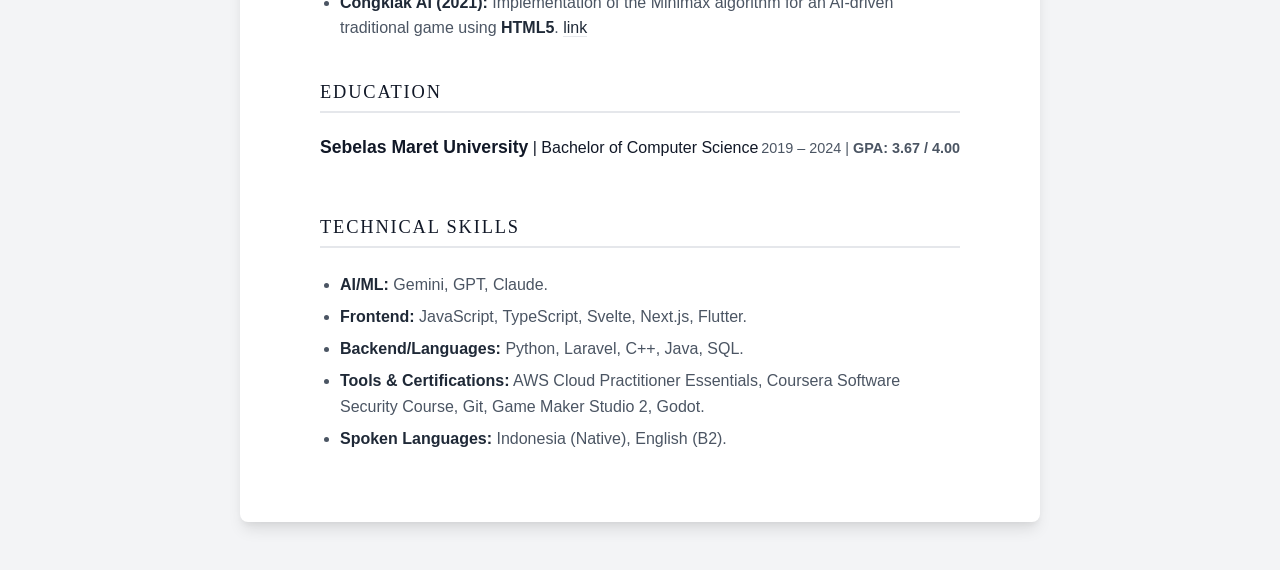
==== commit 8668ebf0: "docs: update professional summary and reformat project descriptions for readability" ====
--- a/index.html
+++ b/index.html
@@ -12,25 +12,29 @@
     <link rel="stylesheet" href="style.css" />
   </head>
   <body>
-    <button onclick="window.print()" class="print-btn" title="Print Resume">
-      <svg
-        xmlns="http://www.w3.org/2000/svg"
-        width="16"
-        height="16"
-        viewBox="0 0 24 24"
-        fill="none"
-        stroke="currentColor"
-        stroke-width="2"
-        stroke-linecap="round"
-        stroke-linejoin="round"
-      >
-        <polyline points="6 9 6 2 18 2 18 9"></polyline>
-        <path
-          d="M6 18H4a2 2 0 0 1-2-2v-5a2 2 0 0 1 2-2h16a2 2 0 0 1 2 2v5a2 2 0 0 1-2 2h-2"
-        ></path>
-        <rect x="6" y="14" width="12" height="8"></rect>
-      </svg>
-    </button>
+    <div class="top-actions">
+      <a href="id.html" class="action-btn" title="Switch to Indonesian">ID</a>
+      <button onclick="window.print()" class="action-btn" title="Print Resume">
+        <svg
+          xmlns="http://www.w3.org/2000/svg"
+          width="16"
+          height="16"
+          viewBox="0 0 24 24"
+          fill="none"
+          stroke="currentColor"
+          stroke-width="2"
+          stroke-linecap="round"
+          stroke-linejoin="round"
+        >
+          <polyline points="6 9 6 2 18 2 18 9"></polyline>
+          <path
+            d="M6 18H4a2 2 0 0 1-2-2v-5a2 2 0 0 1 2-2h16a2 2 0 0 1 2 2v5a2 2 0 0 1-2 2h-2"
+          ></path>
+          <rect x="6" y="14" width="12" height="8"></rect>
+        </svg>
+        Print
+      </button>
+    </div>
     <main>
       <header class="resume-header">
         <div class="header-main">
@@ -65,6 +69,8 @@
           success in reducing user wait times and automating workflows using
           Gemini, SvelteKit, and Next.js. Focused on building scalable web
           solutions that leverage LLMs to optimize business operations.
+          Committed to leveraging AI within educational technology to create
+          accessible, personalized, and scalable learning experiences.
         </p>
       </section>
 
--- a/style.css
+++ b/style.css
@@ -52,7 +52,7 @@
 @media (max-width: 768px) {
   main {
     margin: 0;
-    padding: 2rem 1.5rem;
+    padding: 5rem 1.5rem 2rem 1.5rem;
     border-radius: 0;
     box-shadow: none;
   }
@@ -340,6 +340,196 @@
   p {
     margin-bottom: 0.2rem;
   }
+}
+
+a:hover {
+  border-bottom: 1px solid var(--text-primary);
+}
+
+section {
+  margin-bottom: 2.5rem;
+}
+
+section:last-child {
+  margin-bottom: 0;
+}
+
+section h2 {
+  font-size: 1.15rem;
+  text-transform: uppercase;
+  letter-spacing: 0.1em;
+  margin-bottom: 1.5rem;
+  padding-bottom: 0.5rem;
+  border-bottom: 2px solid var(--border-color);
+  color: var(--accent);
+}
+
+article {
+  margin-bottom: 1.5rem;
+}
+
+article:last-child {
+  margin-bottom: 0;
+}
+
+article header {
+  display: flex;
+  justify-content: space-between;
+  align-items: baseline;
+  margin-bottom: 0.5rem;
+  flex-wrap: wrap;
+  row-gap: 0.25rem;
+}
+
+article h3 {
+  font-family: "Satoshi", sans-serif;
+  font-size: 1rem;
+  font-weight: 400;
+}
+
+article h3 strong {
+  font-weight: 700;
+  font-size: 1.1rem;
+  color: var(--accent);
+}
+
+article header p {
+  color: var(--text-secondary);
+  font-size: 0.9rem;
+}
+
+article header p em {
+  font-style: normal;
+}
+
+ul {
+  padding-left: 1.25rem;
+  color: var(--text-secondary);
+}
+
+ul li {
+  margin-bottom: 0.4rem;
+}
+
+ul li strong {
+  color: var(--text-primary);
+  font-weight: 600;
+}
+
+p {
+  margin-bottom: 1rem;
+}
+
+/* Print Styles - For "Save as PDF" */
+@media print {
+  :root {
+    --text-primary: #000000;
+    --text-secondary: #333333;
+    --bg-color: #ffffff;
+    --white: #ffffff;
+    --accent: #000000;
+    --border-color: #cccccc;
+  }
+
+  body {
+    background-color: var(--white);
+    font-size: 9.5pt;
+    line-height: 1.35;
+  }
+
+  main {
+    margin: 0;
+    padding: 0;
+    box-shadow: none;
+    max-width: 100%;
+  }
+
+  main > header {
+    display: flex;
+    flex-direction: row;
+    justify-content: space-between;
+    align-items: center;
+    margin-bottom: 1rem;
+    text-align: left;
+  }
+
+  .header-contact {
+    margin-left: 1rem;
+    padding-left: 1rem;
+    margin-top: 0;
+    padding-top: 0;
+    border-top: none;
+    border-left: 1.5px solid var(--border-color);
+    width: auto;
+  }
+
+  .header-contact ul {
+    list-style: none;
+    margin: 0;
+    padding: 0;
+  }
+
+  .header-contact ul li {
+    display: block;
+    margin-bottom: 0.05rem;
+    font-size: 0.8rem;
+    line-height: 1.2;
+  }
+
+  main > header h1 {
+    font-size: 1.5rem;
+    margin-bottom: 0;
+  }
+
+  main > header h2 {
+    font-size: 0.9rem;
+    margin-bottom: 0.1rem;
+  }
+
+  section {
+    margin-bottom: 0.75rem;
+  }
+
+  section h2 {
+    font-size: 1rem;
+    margin-bottom: 0.4rem;
+    padding-bottom: 0.1rem;
+    border-bottom-width: 1px;
+  }
+
+  article {
+    page-break-inside: avoid;
+    break-inside: avoid;
+    margin-bottom: 0.5rem;
+  }
+
+  article header {
+    margin-bottom: 0.15rem;
+  }
+
+  article h3 {
+    font-size: 1rem;
+  }
+
+  article h3 strong {
+    font-size: 1.05rem;
+  }
+
+  article header p {
+    font-size: 0.85rem;
+  }
+
+  ul {
+    padding-left: 1.25rem;
+  }
+
+  ul li {
+    margin-bottom: 0.15rem;
+  }
+
+  p {
+    margin-bottom: 0.2rem;
+  }
 
   a {
     border-bottom: none;
@@ -351,17 +541,24 @@
     display: none;
   }
 
-  .print-btn {
+  .top-actions {
     display: none !important;
   }
 }
 
-.print-btn {
+.top-actions {
   position: fixed;
   top: 1.5rem;
   right: 1.5rem;
   display: flex;
+  gap: 0.5rem;
+  z-index: 100;
+}
+
+.action-btn {
+  display: flex;
   align-items: center;
+  justify-content: center;
   gap: 0.5rem;
   padding: 0.6rem 1rem;
   background-color: var(--accent);
@@ -373,11 +570,14 @@
   font-weight: 500;
   cursor: pointer;
   box-shadow: 0 4px 6px -1px rgba(0, 0, 0, 0.1);
-  transition: transform 0.2s ease, box-shadow 0.2s ease;
-  z-index: 100;
-}
-
-.print-btn:hover {
+  transition:
+    transform 0.2s ease,
+    box-shadow 0.2s ease;
+  text-decoration: none;
+}
+
+.action-btn:hover {
   transform: translateY(-2px);
   box-shadow: 0 6px 8px -1px rgba(0, 0, 0, 0.15);
-}
+  border-bottom: none;
+}
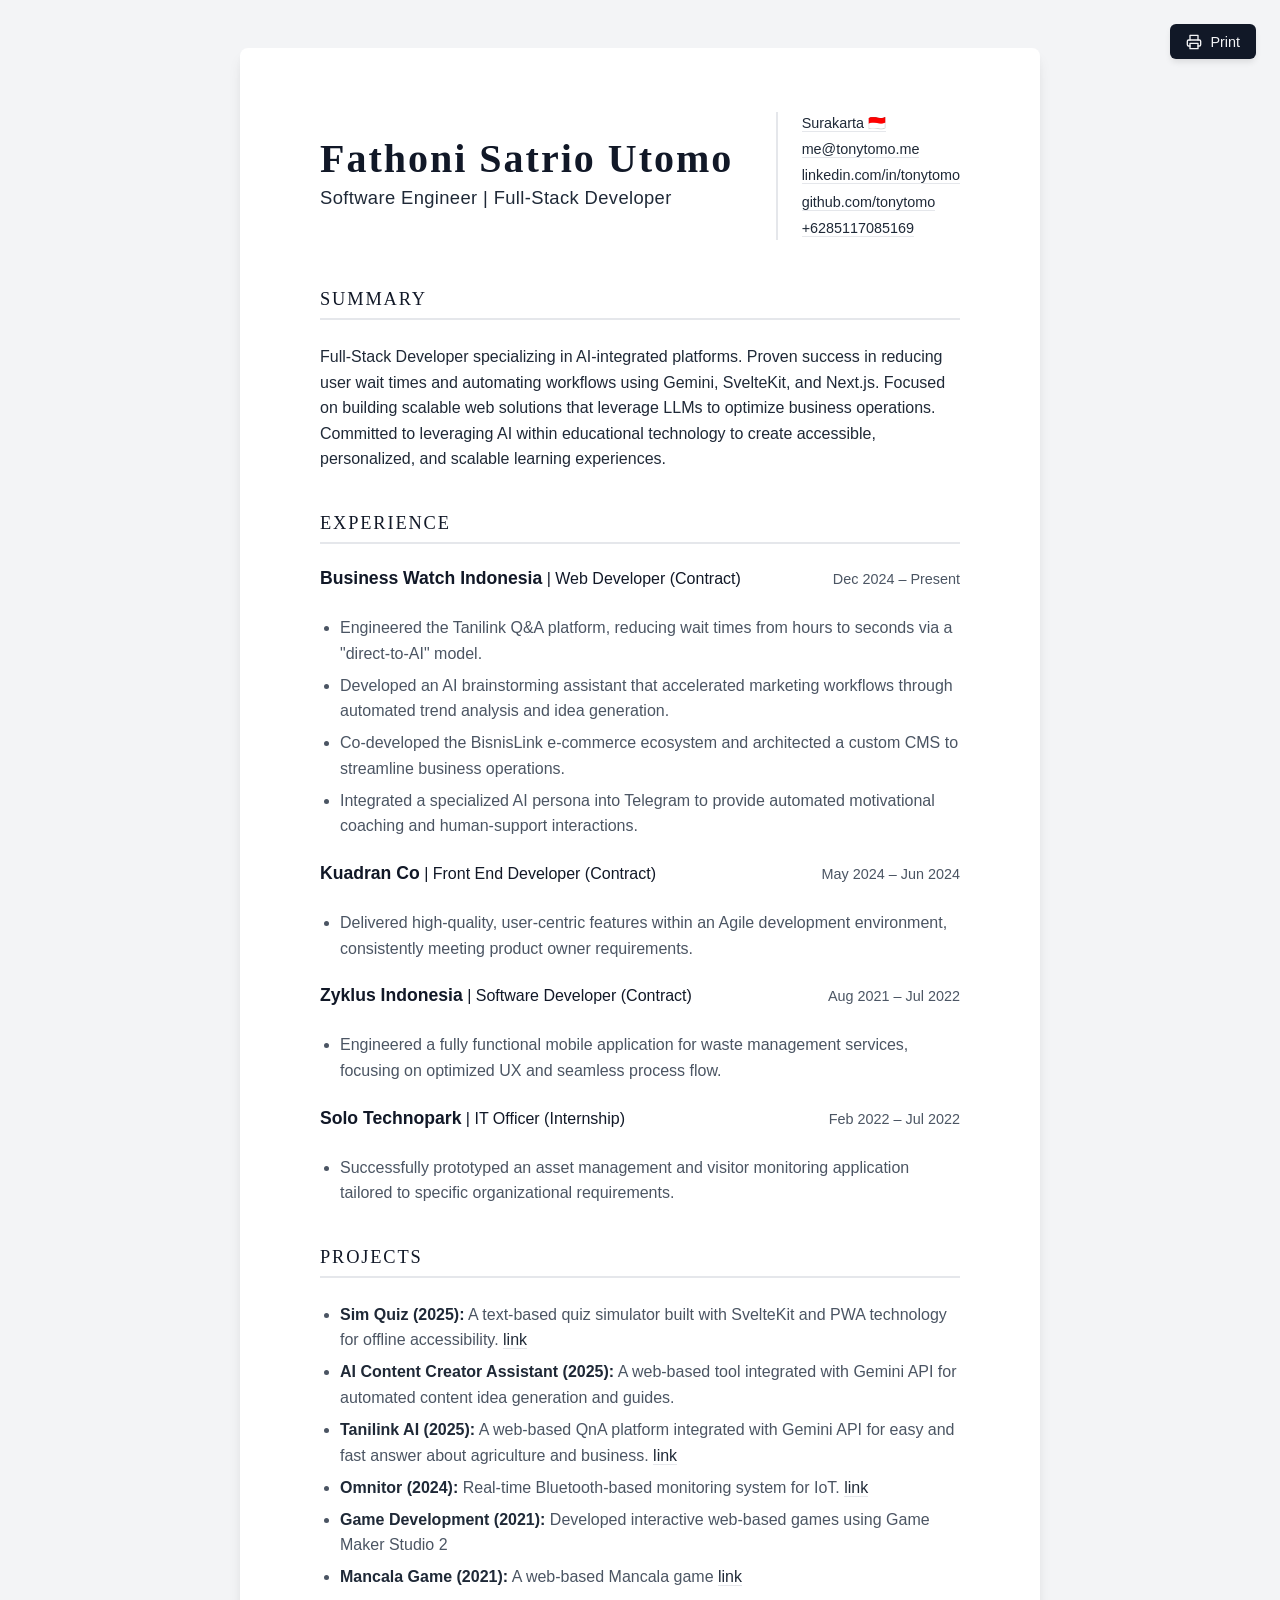
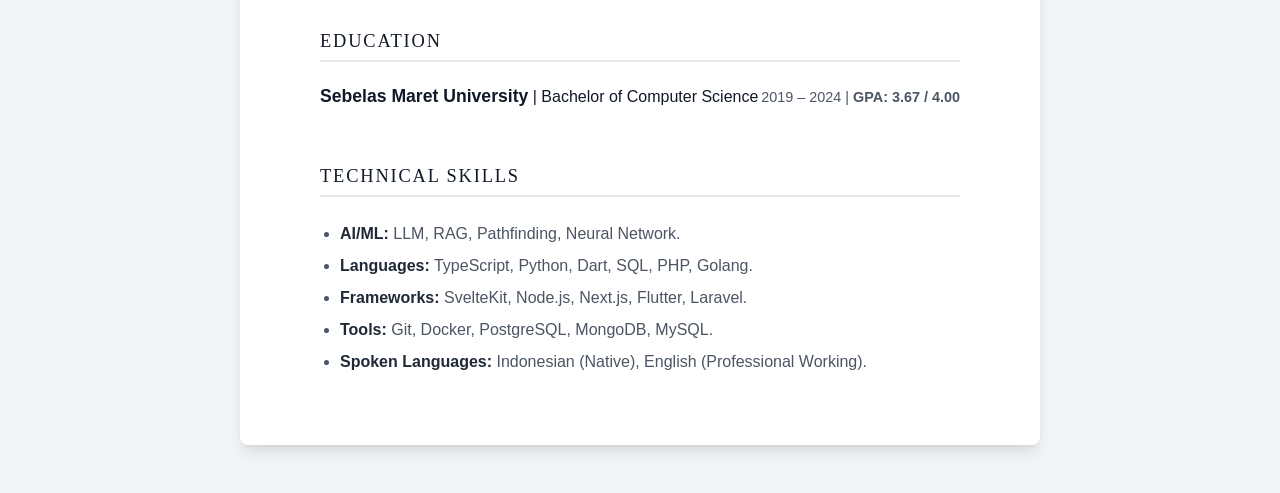
==== commit 8df141ff: "refactor: consolidate resume content into JSON and implement dynamic rendering with internal script" ====
--- a/index.html
+++ b/index.html
@@ -1,229 +1,88 @@
 <!doctype html>
 <html lang="en">
-  <head>
-    <meta charset="UTF-8" />
-    <meta name="viewport" content="width=device-width, initial-scale=1.0" />
-    <title>Tony Tomo</title>
 
-    <link
-      href="https://api.fontshare.com/v2/css?f[]=satoshi@400&f[]=bevellier@500&display=swap"
-      rel="stylesheet"
-    />
-    <link rel="stylesheet" href="style.css" />
-  </head>
-  <body>
-    <div class="top-actions">
-      <a href="id.html" class="action-btn" title="Switch to Indonesian">ID</a>
-      <button onclick="window.print()" class="action-btn" title="Print Resume">
-        <svg
-          xmlns="http://www.w3.org/2000/svg"
-          width="16"
-          height="16"
-          viewBox="0 0 24 24"
-          fill="none"
-          stroke="currentColor"
-          stroke-width="2"
-          stroke-linecap="round"
-          stroke-linejoin="round"
-        >
-          <polyline points="6 9 6 2 18 2 18 9"></polyline>
-          <path
-            d="M6 18H4a2 2 0 0 1-2-2v-5a2 2 0 0 1 2-2h16a2 2 0 0 1 2 2v5a2 2 0 0 1-2 2h-2"
-          ></path>
-          <rect x="6" y="14" width="12" height="8"></rect>
-        </svg>
-        Print
-      </button>
-    </div>
-    <main>
-      <header class="resume-header">
-        <div class="header-main">
-          <h1>FATHONI UTOMO</h1>
-          <h2>Software Engineer | Full-Stack Developer</h2>
-        </div>
-        <div class="header-contact">
-          <ul>
-            <li>
-              <a href="https://maps.app.goo.gl/GVcRNX3egRrokQGV7">
-                Surakarta 🇮🇩
-              </a>
-            </li>
-            <li><a href="mailto:me@tonytomo.me">me@tonytomo.me</a></li>
-            <li>
-              <a href="https://linkedin.com/in/tonytomo">
-                linkedin.com/in/tonytomo
-              </a>
-            </li>
-            <li>
-              <a href="https://github.com/tonytomo">github.com/tonytomo</a>
-            </li>
-            <li><a href="tel:+6285117085169">+6285117085169</a></li>
-          </ul>
-        </div>
-      </header>
+<head>
+  <meta charset="UTF-8" />
+  <meta name="viewport" content="width=device-width, initial-scale=1.0" />
+  <title>Tony Tomo | Welcome to my Curriculum Vitae</title>
+  <meta name="description"
+    content="Welcome to my CV. In summary, I am a developer with experience in Frontend and Backend Development, with a strong interest in AI and it's application in Web Development and more." />
 
-      <section>
-        <h2>SUMMARY</h2>
-        <p>
-          Full-Stack Developer specializing in AI-integrated platforms. Proven
-          success in reducing user wait times and automating workflows using
-          Gemini, SvelteKit, and Next.js. Focused on building scalable web
-          solutions that leverage LLMs to optimize business operations.
-          Committed to leveraging AI within educational technology to create
-          accessible, personalized, and scalable learning experiences.
-        </p>
-      </section>
+  <meta name="keywords"
+    content="Fathoni Utomo, Software Engineer, Full-Stack Developer, AI, Web Development, SvelteKit, Next.js, Python, Laravel, C++, Java, SQL" />
+  <meta name="author" content="Fathoni Utomo" />
+  <meta name="robots" content="index, follow" />
 
-      <section>
-        <h2>EXPERIENCE</h2>
+  <link rel="canonical" href="https://tonytomo.github.io/cv" />
+  <link rel="shortcut icon" href="src/assets/favicon.ico" type="image/x-icon" />
+  <link rel="icon" href="src/assets/favicon.ico" type="image/x-icon" />
+  <link rel="apple-touch-icon" href="src/assets/favicon.ico" />
 
-        <article>
-          <header>
-            <h3>
-              <strong>Business Watch Indonesia</strong> | Web Developer
-              (Contract)
-            </h3>
-            <p><em>Dec 2024 – Present</em></p>
-          </header>
-          <ul>
-            <li>
-              Engineered the Tanilink Q&amp;A platform, reducing wait times from
-              hours to seconds via a "direct-to-AI" model.
-            </li>
-            <li>
-              Developed an AI brainstorming assistant that accelerated marketing
-              workflows through automated trend analysis and idea generation.
-            </li>
-            <li>
-              Co-developed the BisnisLink e-commerce ecosystem and architected a
-              custom CMS to streamline business operations.
-            </li>
-            <li>
-              Integrated a specialized AI persona into Telegram to provide
-              automated motivational coaching and human-support interactions.
-            </li>
-          </ul>
-        </article>
+  <meta property="og:title" content="Tony Tomo | Curriculum Vitae" />
+  <meta property="og:description"
+    content="Welcome to my CV. In summary, I am a developer with experience in Frontend and Backend Development, with a strong interest in AI and it's application in Web Development and more." />
+  <meta property="og:type" content="website" />
+  <meta property="og:url" content="https://tonytomo.github.io/cv" />
+  <meta property="og:locale" content="en_US" />
+  <meta property="og:site_name" content="Tony Tomo | Curriculum Vitae" />
+  <meta property="og:author" content="Fathoni Utomo" />
+  <meta property="og:publisher" content="Fathoni Utomo" />
+  <meta property="og:theme-color" content="#000000" />
 
-        <article>
-          <header>
-            <h3>
-              <strong>Kuadran Co</strong> | Front End Developer (Contract)
-            </h3>
-            <p><em>May 2024 – Jun 2024</em></p>
-          </header>
-          <ul>
-            <li>
-              Delivered high-quality, user-centric features within an Agile
-              development environment, consistently meeting product owner
-              requirements.
-            </li>
-          </ul>
-        </article>
+  <link href="https://api.fontshare.com/v2/css?f[]=satoshi@400&f[]=bevellier@500&display=swap" rel="stylesheet" />
+  <link rel="stylesheet" href="style.css" />
+</head>
 
-        <article>
-          <header>
-            <h3>
-              <strong>Zyklus Indonesia</strong> | Software Developer (Contract)
-            </h3>
-            <p><em>Aug 2021 – Jul 2022</em></p>
-          </header>
-          <ul>
-            <li>
-              Engineered a fully functional mobile application for waste
-              management services, focusing on optimized UX and seamless process
-              flow.
-            </li>
-          </ul>
-        </article>
+<body>
+  <div class="top-actions">
+    <button onclick="window.print()" class="action-btn" title="Print Resume">
+      <svg xmlns="http://www.w3.org/2000/svg" width="16" height="16" viewBox="0 0 24 24" fill="none"
+        stroke="currentColor" stroke-width="2" stroke-linecap="round" stroke-linejoin="round">
+        <polyline points="6 9 6 2 18 2 18 9"></polyline>
+        <path d="M6 18H4a2 2 0 0 1-2-2v-5a2 2 0 0 1 2-2h16a2 2 0 0 1 2 2v5a2 2 0 0 1-2 2h-2"></path>
+        <rect x="6" y="14" width="12" height="8"></rect>
+      </svg>
+      Print
+    </button>
+  </div>
+  <main>
+    <header class="resume-header">
+      <div class="header-main">
+        <h1 id="name"></h1>
+        <h2 id="sub"></h2>
+      </div>
+      <div class="header-contact">
+        <ul id="contact-list"></ul>
+      </div>
+    </header>
 
-        <article>
-          <header>
-            <h3><strong>Solo Technopark</strong> | IT Officer (Internship)</h3>
-            <p><em>Feb 2022 – Jul 2022</em></p>
-          </header>
-          <ul>
-            <li>
-              Successfully prototyped an asset management and visitor monitoring
-              application tailored to specific organizational requirements.
-            </li>
-          </ul>
-        </article>
-      </section>
+    <section>
+      <h2>SUMMARY</h2>
+      <p id="summary"></p>
+    </section>
 
-      <section>
-        <h2>PROJECTS</h2>
-        <ul>
-          <li>
-            <strong>Sim Quiz (2025):</strong> A text-based quiz simulator built
-            with <strong>SvelteKit</strong> and PWA technology for offline
-            accessibility.
-            <a href="https://simquiz.tonytomo.me">link</a>
-          </li>
-          <li>
-            <strong>AI Content Creator Assistant (2025):</strong> A web-based
-            tool integrated with <strong>Gemini API</strong> for automated
-            content idea generation and guides.
-          </li>
-          <li>
-            <strong>AI QnA Platform for Agribusiness (2025): </strong>A
-            web-based QnA platform integrated with
-            <strong>Gemini API</strong> for easy and fast answer about
-            agriculture and business.
-            <a href="https://tanya.tanilink.com">link</a>
-          </li>
-          <li>
-            <strong>IoT Monitoring System (2024):</strong> Real-time monitoring
-            dashboard developed using <strong>Next.js</strong> and
-            <strong>C</strong>.
-          </li>
-          <li>
-            <strong>Game Development (2021):</strong> Developed interactive
-            web-based games using <strong>Game Maker Studio 2</strong>.
-          </li>
-          <li>
-            <strong>Congklak AI (2021):</strong> Implementation of the Minimax
-            algorithm for an AI-driven traditional game using
-            <strong>HTML5</strong>.
-            <a href="https://github.tonytomo.me/mancala/">link</a>
-          </li>
-        </ul>
-      </section>
+    <section>
+      <h2>EXPERIENCE</h2>
+      <div id="experience-list"></div>
+    </section>
 
-      <section>
-        <h2>EDUCATION</h2>
-        <article>
-          <header>
-            <h3>
-              <strong>Sebelas Maret University</strong> | Bachelor of Computer
-              Science
-            </h3>
-            <p><em>2019 – 2024</em> | <strong>GPA: 3.67 / 4.00</strong></p>
-          </header>
-        </article>
-      </section>
+    <section>
+      <h2>PROJECTS</h2>
+      <ul id="project-list"></ul>
+    </section>
 
-      <section>
-        <h2>TECHNICAL SKILLS</h2>
-        <ul>
-          <li><strong>AI/ML:</strong> Gemini, GPT, Claude.</li>
-          <li>
-            <strong>Frontend:</strong> JavaScript, TypeScript, Svelte, Next.js,
-            Flutter.
-          </li>
-          <li>
-            <strong>Backend/Languages:</strong> Python, Laravel, C++, Java, SQL.
-          </li>
-          <li>
-            <strong>Tools &amp; Certifications:</strong> AWS Cloud Practitioner
-            Essentials, Coursera Software Security Course, Git, Game Maker
-            Studio 2, Godot.
-          </li>
-          <li>
-            <strong>Spoken Languages:</strong> Indonesia (Native), English (B2).
-          </li>
-        </ul>
-      </section>
-    </main>
-  </body>
-</html>
+    <section>
+      <h2>EDUCATION</h2>
+      <div id="education-list"></div>
+    </section>
+
+    <section>
+      <h2>TECHNICAL SKILLS</h2>
+      <ul id="skill-list"></ul>
+    </section>
+  </main>
+
+  <script src="src/index.js"></script>
+</body>
+
+</html>
--- a/style.css
+++ b/style.css
@@ -1,61 +1,61 @@
 * {
-  margin: 0;
-  padding: 0;
-  box-sizing: border-box;
+	margin: 0;
+	padding: 0;
+	box-sizing: border-box;
 }
 
 :root {
-  --text-primary: #1f2937;
-  --text-secondary: #4b5563;
-  --bg-color: #f3f4f6;
-  --white: #ffffff;
-  --accent: #111827;
-  --border-color: #e5e7eb;
+	--text-primary: #1f2937;
+	--text-secondary: #4b5563;
+	--bg-color: #f3f4f6;
+	--white: #ffffff;
+	--accent: #111827;
+	--border-color: #e5e7eb;
 }
 
 @media (prefers-color-scheme: dark) {
-  :root {
-    --text-primary: #f3f4f6;
-    --text-secondary: #9ca3af;
-    --bg-color: #111827;
-    --white: #1f2937;
-    --accent: #f9fafb;
-    --border-color: #374151;
-  }
+	:root {
+		--text-primary: #f3f4f6;
+		--text-secondary: #9ca3af;
+		--bg-color: #111827;
+		--white: #1f2937;
+		--accent: #f9fafb;
+		--border-color: #374151;
+	}
 }
 
 body {
-  background-color: var(--bg-color);
-  color: var(--text-primary);
-  font-family: "Satoshi", sans-serif;
-  line-height: 1.6;
-  -webkit-font-smoothing: antialiased;
-  transition:
-    background-color 0.3s ease,
-    color 0.3s ease;
+	background-color: var(--bg-color);
+	color: var(--text-primary);
+	font-family: "Satoshi", sans-serif;
+	line-height: 1.6;
+	-webkit-font-smoothing: antialiased;
+	transition:
+		background-color 0.3s ease,
+		color 0.3s ease;
 }
 
 main {
-  background-color: var(--white);
-  max-width: 50rem;
-  margin: 3rem auto;
-  padding: 4rem 5rem;
-  box-shadow:
-    0 10px 15px -3px rgba(0, 0, 0, 0.1),
-    0 4px 6px -2px rgba(0, 0, 0, 0.05);
-  border-radius: 8px;
-  transition:
-    background-color 0.3s ease,
-    box-shadow 0.3s ease;
+	background-color: var(--white);
+	max-width: 50rem;
+	margin: 3rem auto;
+	padding: 4rem 5rem;
+	box-shadow:
+		0 10px 15px -3px rgba(0, 0, 0, 0.1),
+		0 4px 6px -2px rgba(0, 0, 0, 0.05);
+	border-radius: 8px;
+	transition:
+		background-color 0.3s ease,
+		box-shadow 0.3s ease;
 }
 
 @media (max-width: 768px) {
-  main {
-    margin: 0;
-    padding: 5rem 1.5rem 2rem 1.5rem;
-    border-radius: 0;
-    box-shadow: none;
-  }
+	main {
+		margin: 0;
+		padding: 5rem 1.5rem 2rem 1.5rem;
+		border-radius: 0;
+		box-shadow: none;
+	}
 }
 
 h1,
@@ -64,520 +64,520 @@
 h4,
 h5,
 h6 {
-  font-family: "Bevellier", serif;
-  font-weight: 500;
-  line-height: 1.2;
-  color: var(--accent);
+	font-family: "Bevellier", serif;
+	font-weight: 500;
+	line-height: 1.2;
+	color: var(--accent);
 }
 
 main > header {
-  display: flex;
-  justify-content: space-between;
-  align-items: center;
-  margin-bottom: 3rem;
-  text-align: left;
+	display: flex;
+	justify-content: space-between;
+	align-items: center;
+	margin-bottom: 3rem;
+	text-align: left;
 }
 
 .header-main {
-  flex: 1;
+	flex: 1;
 }
 
 main > header h1 {
-  font-size: 2.5rem;
-  letter-spacing: 0.05em;
-  margin-bottom: 0.25rem;
-  font-weight: 700;
+	font-size: 2.5rem;
+	letter-spacing: 0.05em;
+	margin-bottom: 0.25rem;
+	font-weight: 700;
 }
 
 main > header h2 {
-  font-family: "Satoshi", sans-serif;
-  font-size: 1.15rem;
-  font-weight: 500;
-  color: var(--text-primary);
-  margin-bottom: 0.5rem;
-  letter-spacing: 0.02em;
+	font-family: "Satoshi", sans-serif;
+	font-size: 1.15rem;
+	font-weight: 500;
+	color: var(--text-primary);
+	margin-bottom: 0.5rem;
+	letter-spacing: 0.02em;
 }
 
 .header-contact {
-  padding-left: 1.5rem;
-  border-left: 2px solid var(--border-color);
-  margin-left: 1.5rem;
+	padding-left: 1.5rem;
+	border-left: 2px solid var(--border-color);
+	margin-left: 1.5rem;
 }
 
 .header-contact ul {
-  list-style: none;
-  padding-left: 0;
-  margin: 0;
+	list-style: none;
+	padding-left: 0;
+	margin: 0;
 }
 
 .header-contact ul li {
-  margin-bottom: 0.2rem;
-  font-size: 0.9rem;
-  color: var(--text-secondary);
+	margin-bottom: 0.2rem;
+	font-size: 0.9rem;
+	color: var(--text-secondary);
 }
 
 .header-contact ul li:last-child {
-  margin-bottom: 0;
+	margin-bottom: 0;
 }
 
 @media (max-width: 768px) {
-  main > header {
-    flex-direction: column;
-    text-align: center;
-  }
-  .header-contact {
-    margin-left: 0;
-    padding-left: 0;
-    border-left: none;
-    margin-top: 1rem;
-    padding-top: 1rem;
-    border-top: 2px solid var(--border-color);
-    width: 100%;
-  }
-  .header-contact ul li {
-    display: inline-block;
-    margin: 0 0.5rem;
-  }
+	main > header {
+		flex-direction: column;
+		text-align: center;
+	}
+	.header-contact {
+		margin-left: 0;
+		padding-left: 0;
+		border-left: none;
+		margin-top: 1rem;
+		padding-top: 1rem;
+		border-top: 2px solid var(--border-color);
+		width: 100%;
+	}
+	.header-contact ul li {
+		display: inline-block;
+		margin: 0 0.5rem;
+	}
 }
 
 a {
-  color: var(--text-primary);
-  text-decoration: none;
-  border-bottom: 1px solid var(--border-color);
-  transition: border-color 0.2s ease;
+	color: var(--text-primary);
+	text-decoration: none;
+	border-bottom: 1px solid var(--border-color);
+	transition: border-color 0.2s ease;
 }
 
 a:hover {
-  border-bottom: 1px solid var(--text-primary);
+	border-bottom: 1px solid var(--text-primary);
 }
 
 section {
-  margin-bottom: 2.5rem;
+	margin-bottom: 2.5rem;
 }
 
 section:last-child {
-  margin-bottom: 0;
+	margin-bottom: 0;
 }
 
 section h2 {
-  font-size: 1.15rem;
-  text-transform: uppercase;
-  letter-spacing: 0.1em;
-  margin-bottom: 1.5rem;
-  padding-bottom: 0.5rem;
-  border-bottom: 2px solid var(--border-color);
-  color: var(--accent);
+	font-size: 1.15rem;
+	text-transform: uppercase;
+	letter-spacing: 0.1em;
+	margin-bottom: 1.5rem;
+	padding-bottom: 0.5rem;
+	border-bottom: 2px solid var(--border-color);
+	color: var(--accent);
 }
 
 article {
-  margin-bottom: 1.5rem;
+	margin-bottom: 1.5rem;
 }
 
 article:last-child {
-  margin-bottom: 0;
+	margin-bottom: 0;
 }
 
 article header {
-  display: flex;
-  justify-content: space-between;
-  align-items: baseline;
-  margin-bottom: 0.5rem;
-  flex-wrap: wrap;
-  row-gap: 0.25rem;
+	display: flex;
+	justify-content: space-between;
+	align-items: baseline;
+	margin-bottom: 0.5rem;
+	flex-wrap: wrap;
+	row-gap: 0.25rem;
 }
 
 article h3 {
-  font-family: "Satoshi", sans-serif;
-  font-size: 1rem;
-  font-weight: 400;
+	font-family: "Satoshi", sans-serif;
+	font-size: 1rem;
+	font-weight: 400;
 }
 
 article h3 strong {
-  font-weight: 700;
-  font-size: 1.1rem;
-  color: var(--accent);
+	font-weight: 700;
+	font-size: 1.1rem;
+	color: var(--accent);
 }
 
 article header p {
-  color: var(--text-secondary);
-  font-size: 0.9rem;
+	color: var(--text-secondary);
+	font-size: 0.9rem;
 }
 
 article header p em {
-  font-style: normal;
+	font-style: normal;
 }
 
 ul {
-  padding-left: 1.25rem;
-  color: var(--text-secondary);
+	padding-left: 1.25rem;
+	color: var(--text-secondary);
 }
 
 ul li {
-  margin-bottom: 0.4rem;
+	margin-bottom: 0.4rem;
 }
 
 ul li strong {
-  color: var(--text-primary);
-  font-weight: 600;
+	color: var(--text-primary);
+	font-weight: 600;
 }
 
 p {
-  margin-bottom: 1rem;
+	margin-bottom: 1rem;
 }
 
 /* Print Styles - For "Save as PDF" */
 @media print {
-  :root {
-    --text-primary: #000000;
-    --text-secondary: #333333;
-    --bg-color: #ffffff;
-    --white: #ffffff;
-    --accent: #000000;
-    --border-color: #cccccc;
-  }
-
-  body {
-    background-color: var(--white);
-    font-size: 9.5pt;
-    line-height: 1.35;
-  }
-
-  main {
-    margin: 0;
-    padding: 0;
-    box-shadow: none;
-    max-width: 100%;
-  }
-
-  main > header {
-    display: flex;
-    flex-direction: row;
-    justify-content: space-between;
-    align-items: center;
-    margin-bottom: 1rem;
-    text-align: left;
-  }
-
-  .header-contact {
-    margin-left: 1rem;
-    padding-left: 1rem;
-    margin-top: 0;
-    padding-top: 0;
-    border-top: none;
-    border-left: 1.5px solid var(--border-color);
-    width: auto;
-  }
-
-  .header-contact ul {
-    list-style: none;
-    margin: 0;
-    padding: 0;
-  }
-
-  .header-contact ul li {
-    display: block;
-    margin-bottom: 0.05rem;
-    font-size: 0.8rem;
-    line-height: 1.2;
-  }
-
-  main > header h1 {
-    font-size: 1.5rem;
-    margin-bottom: 0;
-  }
-
-  main > header h2 {
-    font-size: 0.9rem;
-    margin-bottom: 0.1rem;
-  }
-
-  section {
-    margin-bottom: 0.75rem;
-  }
-
-  section h2 {
-    font-size: 1rem;
-    margin-bottom: 0.4rem;
-    padding-bottom: 0.1rem;
-    border-bottom-width: 1px;
-  }
-
-  article {
-    page-break-inside: avoid;
-    break-inside: avoid;
-    margin-bottom: 0.5rem;
-  }
-
-  article header {
-    margin-bottom: 0.15rem;
-  }
-
-  article h3 {
-    font-size: 0.95pt; /* Wait, using pt here is confusing if it was rem outside */
-    /* Let's keep it to rem matching body font size */
-  }
-
-  article h3 {
-    font-size: 1rem;
-  }
-
-  article h3 strong {
-    font-size: 1.05rem;
-  }
-
-  article header p {
-    font-size: 0.85rem;
-  }
-
-  ul {
-    padding-left: 1.25rem;
-  }
-
-  ul li {
-    margin-bottom: 0.15rem;
-  }
-
-  p {
-    margin-bottom: 0.2rem;
-  }
+	:root {
+		--text-primary: #000000;
+		--text-secondary: #333333;
+		--bg-color: #ffffff;
+		--white: #ffffff;
+		--accent: #000000;
+		--border-color: #cccccc;
+	}
+
+	body {
+		background-color: var(--white);
+		font-size: 9.5pt;
+		line-height: 1.35;
+	}
+
+	main {
+		margin: 0;
+		padding: 0;
+		box-shadow: none;
+		max-width: 100%;
+	}
+
+	main > header {
+		display: flex;
+		flex-direction: row;
+		justify-content: space-between;
+		align-items: center;
+		margin-bottom: 1rem;
+		text-align: left;
+	}
+
+	.header-contact {
+		margin-left: 1rem;
+		padding-left: 1rem;
+		margin-top: 0;
+		padding-top: 0;
+		border-top: none;
+		border-left: 1.5px solid var(--border-color);
+		width: auto;
+	}
+
+	.header-contact ul {
+		list-style: none;
+		margin: 0;
+		padding: 0;
+	}
+
+	.header-contact ul li {
+		display: block;
+		margin-bottom: 0.05rem;
+		font-size: 0.8rem;
+		line-height: 1.2;
+	}
+
+	main > header h1 {
+		font-size: 1.5rem;
+		margin-bottom: 0;
+	}
+
+	main > header h2 {
+		font-size: 0.9rem;
+		margin-bottom: 0.1rem;
+	}
+
+	section {
+		margin-bottom: 0.75rem;
+	}
+
+	section h2 {
+		font-size: 1rem;
+		margin-bottom: 0.4rem;
+		padding-bottom: 0.1rem;
+		border-bottom-width: 1px;
+	}
+
+	article {
+		page-break-inside: avoid;
+		break-inside: avoid;
+		margin-bottom: 0.5rem;
+	}
+
+	article header {
+		margin-bottom: 0.15rem;
+	}
+
+	article h3 {
+		font-size: 0.95pt; /* Wait, using pt here is confusing if it was rem outside */
+		/* Let's keep it to rem matching body font size */
+	}
+
+	article h3 {
+		font-size: 1rem;
+	}
+
+	article h3 strong {
+		font-size: 1.05rem;
+	}
+
+	article header p {
+		font-size: 0.85rem;
+	}
+
+	ul {
+		padding-left: 1.25rem;
+	}
+
+	ul li {
+		margin-bottom: 0.15rem;
+	}
+
+	p {
+		margin-bottom: 0.2rem;
+	}
 }
 
 a:hover {
-  border-bottom: 1px solid var(--text-primary);
+	border-bottom: 1px solid var(--text-primary);
 }
 
 section {
-  margin-bottom: 2.5rem;
+	margin-bottom: 2.5rem;
 }
 
 section:last-child {
-  margin-bottom: 0;
+	margin-bottom: 0;
 }
 
 section h2 {
-  font-size: 1.15rem;
-  text-transform: uppercase;
-  letter-spacing: 0.1em;
-  margin-bottom: 1.5rem;
-  padding-bottom: 0.5rem;
-  border-bottom: 2px solid var(--border-color);
-  color: var(--accent);
+	font-size: 1.15rem;
+	text-transform: uppercase;
+	letter-spacing: 0.1em;
+	margin-bottom: 1.5rem;
+	padding-bottom: 0.5rem;
+	border-bottom: 2px solid var(--border-color);
+	color: var(--accent);
 }
 
 article {
-  margin-bottom: 1.5rem;
+	margin-bottom: 1.5rem;
 }
 
 article:last-child {
-  margin-bottom: 0;
+	margin-bottom: 0;
 }
 
 article header {
-  display: flex;
-  justify-content: space-between;
-  align-items: baseline;
-  margin-bottom: 0.5rem;
-  flex-wrap: wrap;
-  row-gap: 0.25rem;
+	display: flex;
+	justify-content: space-between;
+	align-items: baseline;
+	margin-bottom: 0.5rem;
+	flex-wrap: wrap;
+	row-gap: 0.25rem;
 }
 
 article h3 {
-  font-family: "Satoshi", sans-serif;
-  font-size: 1rem;
-  font-weight: 400;
+	font-family: "Satoshi", sans-serif;
+	font-size: 1rem;
+	font-weight: 400;
 }
 
 article h3 strong {
-  font-weight: 700;
-  font-size: 1.1rem;
-  color: var(--accent);
+	font-weight: 700;
+	font-size: 1.1rem;
+	color: var(--accent);
 }
 
 article header p {
-  color: var(--text-secondary);
-  font-size: 0.9rem;
+	color: var(--text-secondary);
+	font-size: 0.9rem;
 }
 
 article header p em {
-  font-style: normal;
+	font-style: normal;
 }
 
 ul {
-  padding-left: 1.25rem;
-  color: var(--text-secondary);
+	padding-left: 1.25rem;
+	color: var(--text-secondary);
 }
 
 ul li {
-  margin-bottom: 0.4rem;
+	margin-bottom: 0.4rem;
 }
 
 ul li strong {
-  color: var(--text-primary);
-  font-weight: 600;
+	color: var(--text-primary);
+	font-weight: 600;
 }
 
 p {
-  margin-bottom: 1rem;
+	margin-bottom: 1rem;
 }
 
 /* Print Styles - For "Save as PDF" */
 @media print {
-  :root {
-    --text-primary: #000000;
-    --text-secondary: #333333;
-    --bg-color: #ffffff;
-    --white: #ffffff;
-    --accent: #000000;
-    --border-color: #cccccc;
-  }
-
-  body {
-    background-color: var(--white);
-    font-size: 9.5pt;
-    line-height: 1.35;
-  }
-
-  main {
-    margin: 0;
-    padding: 0;
-    box-shadow: none;
-    max-width: 100%;
-  }
-
-  main > header {
-    display: flex;
-    flex-direction: row;
-    justify-content: space-between;
-    align-items: center;
-    margin-bottom: 1rem;
-    text-align: left;
-  }
-
-  .header-contact {
-    margin-left: 1rem;
-    padding-left: 1rem;
-    margin-top: 0;
-    padding-top: 0;
-    border-top: none;
-    border-left: 1.5px solid var(--border-color);
-    width: auto;
-  }
-
-  .header-contact ul {
-    list-style: none;
-    margin: 0;
-    padding: 0;
-  }
-
-  .header-contact ul li {
-    display: block;
-    margin-bottom: 0.05rem;
-    font-size: 0.8rem;
-    line-height: 1.2;
-  }
-
-  main > header h1 {
-    font-size: 1.5rem;
-    margin-bottom: 0;
-  }
-
-  main > header h2 {
-    font-size: 0.9rem;
-    margin-bottom: 0.1rem;
-  }
-
-  section {
-    margin-bottom: 0.75rem;
-  }
-
-  section h2 {
-    font-size: 1rem;
-    margin-bottom: 0.4rem;
-    padding-bottom: 0.1rem;
-    border-bottom-width: 1px;
-  }
-
-  article {
-    page-break-inside: avoid;
-    break-inside: avoid;
-    margin-bottom: 0.5rem;
-  }
-
-  article header {
-    margin-bottom: 0.15rem;
-  }
-
-  article h3 {
-    font-size: 1rem;
-  }
-
-  article h3 strong {
-    font-size: 1.05rem;
-  }
-
-  article header p {
-    font-size: 0.85rem;
-  }
-
-  ul {
-    padding-left: 1.25rem;
-  }
-
-  ul li {
-    margin-bottom: 0.15rem;
-  }
-
-  p {
-    margin-bottom: 0.2rem;
-  }
-
-  a {
-    border-bottom: none;
-    text-decoration: none;
-    color: var(--text-primary);
-  }
-
-  section ul li a {
-    display: none;
-  }
-
-  .top-actions {
-    display: none !important;
-  }
+	:root {
+		--text-primary: #000000;
+		--text-secondary: #333333;
+		--bg-color: #ffffff;
+		--white: #ffffff;
+		--accent: #000000;
+		--border-color: #cccccc;
+	}
+
+	body {
+		background-color: var(--white);
+		font-size: 9.5pt;
+		line-height: 1.35;
+	}
+
+	main {
+		margin: 0;
+		padding: 0;
+		box-shadow: none;
+		max-width: 100%;
+	}
+
+	main > header {
+		display: flex;
+		flex-direction: row;
+		justify-content: space-between;
+		align-items: center;
+		margin-bottom: 1rem;
+		text-align: left;
+	}
+
+	.header-contact {
+		margin-left: 1rem;
+		padding-left: 1rem;
+		margin-top: 0;
+		padding-top: 0;
+		border-top: none;
+		border-left: 1.5px solid var(--border-color);
+		width: auto;
+	}
+
+	.header-contact ul {
+		list-style: none;
+		margin: 0;
+		padding: 0;
+	}
+
+	.header-contact ul li {
+		display: block;
+		margin-bottom: 0.05rem;
+		font-size: 0.8rem;
+		line-height: 1.2;
+	}
+
+	main > header h1 {
+		font-size: 1.5rem;
+		margin-bottom: 0;
+	}
+
+	main > header h2 {
+		font-size: 0.9rem;
+		margin-bottom: 0.1rem;
+	}
+
+	section {
+		margin-bottom: 0.75rem;
+	}
+
+	section h2 {
+		font-size: 1rem;
+		margin-bottom: 0.4rem;
+		padding-bottom: 0.1rem;
+		border-bottom-width: 1px;
+	}
+
+	article {
+		page-break-inside: avoid;
+		break-inside: avoid;
+		margin-bottom: 0.5rem;
+	}
+
+	article header {
+		margin-bottom: 0.15rem;
+	}
+
+	article h3 {
+		font-size: 1rem;
+	}
+
+	article h3 strong {
+		font-size: 1.05rem;
+	}
+
+	article header p {
+		font-size: 0.85rem;
+	}
+
+	ul {
+		padding-left: 1.25rem;
+	}
+
+	ul li {
+		margin-bottom: 0.15rem;
+	}
+
+	p {
+		margin-bottom: 0.2rem;
+	}
+
+	a {
+		border-bottom: none;
+		text-decoration: none;
+		color: var(--text-primary);
+	}
+
+	section ul li a {
+		display: none;
+	}
+
+	.top-actions {
+		display: none !important;
+	}
 }
 
 .top-actions {
-  position: fixed;
-  top: 1.5rem;
-  right: 1.5rem;
-  display: flex;
-  gap: 0.5rem;
-  z-index: 100;
+	position: fixed;
+	top: 1.5rem;
+	right: 1.5rem;
+	display: flex;
+	gap: 0.5rem;
+	z-index: 100;
 }
 
 .action-btn {
-  display: flex;
-  align-items: center;
-  justify-content: center;
-  gap: 0.5rem;
-  padding: 0.6rem 1rem;
-  background-color: var(--accent);
-  color: var(--bg-color);
-  border: none;
-  border-radius: 6px;
-  font-family: inherit;
-  font-size: 0.9rem;
-  font-weight: 500;
-  cursor: pointer;
-  box-shadow: 0 4px 6px -1px rgba(0, 0, 0, 0.1);
-  transition:
-    transform 0.2s ease,
-    box-shadow 0.2s ease;
-  text-decoration: none;
+	display: flex;
+	align-items: center;
+	justify-content: center;
+	gap: 0.5rem;
+	padding: 0.6rem 1rem;
+	background-color: var(--accent);
+	color: var(--bg-color);
+	border: none;
+	border-radius: 6px;
+	font-family: inherit;
+	font-size: 0.9rem;
+	font-weight: 500;
+	cursor: pointer;
+	box-shadow: 0 4px 6px -1px rgba(0, 0, 0, 0.1);
+	transition:
+		transform 0.2s ease,
+		box-shadow 0.2s ease;
+	text-decoration: none;
 }
 
 .action-btn:hover {
-  transform: translateY(-2px);
-  box-shadow: 0 6px 8px -1px rgba(0, 0, 0, 0.15);
-  border-bottom: none;
-}
+	transform: translateY(-2px);
+	box-shadow: 0 6px 8px -1px rgba(0, 0, 0, 0.15);
+	border-bottom: none;
+}
